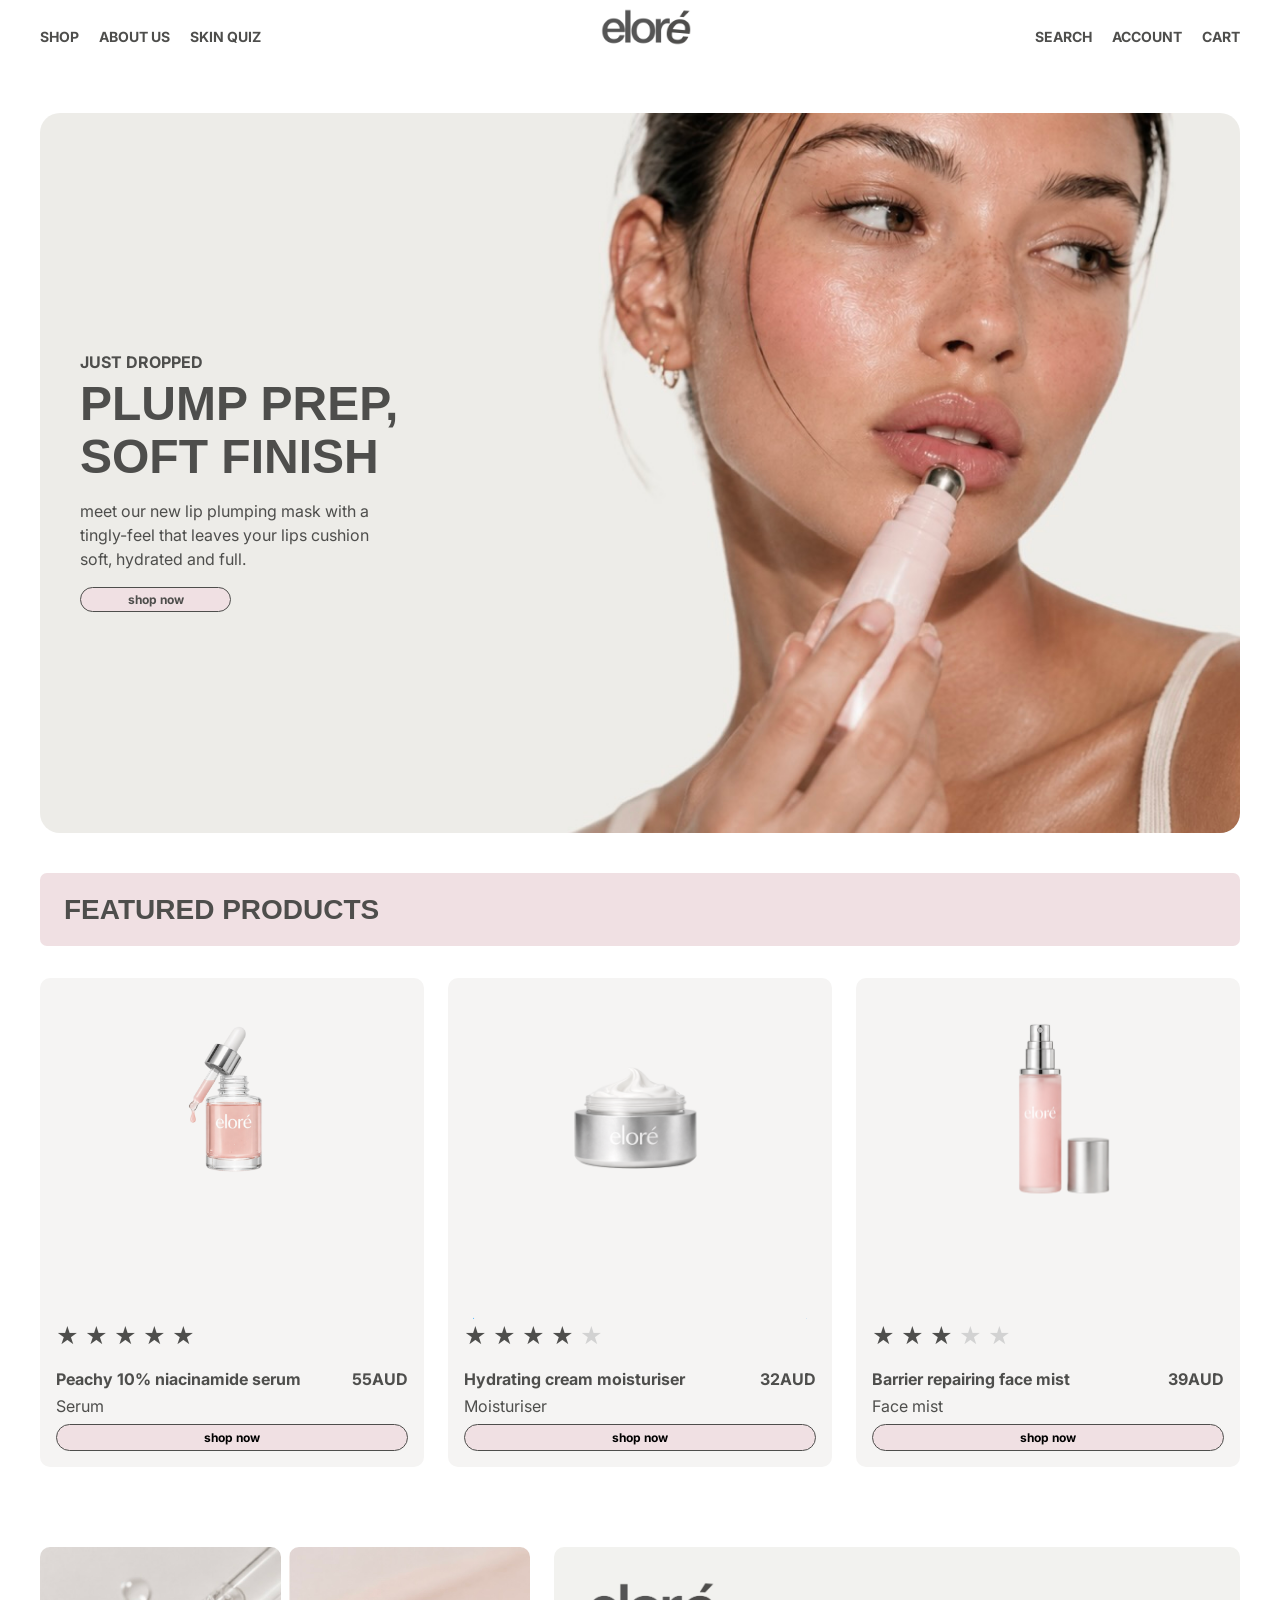
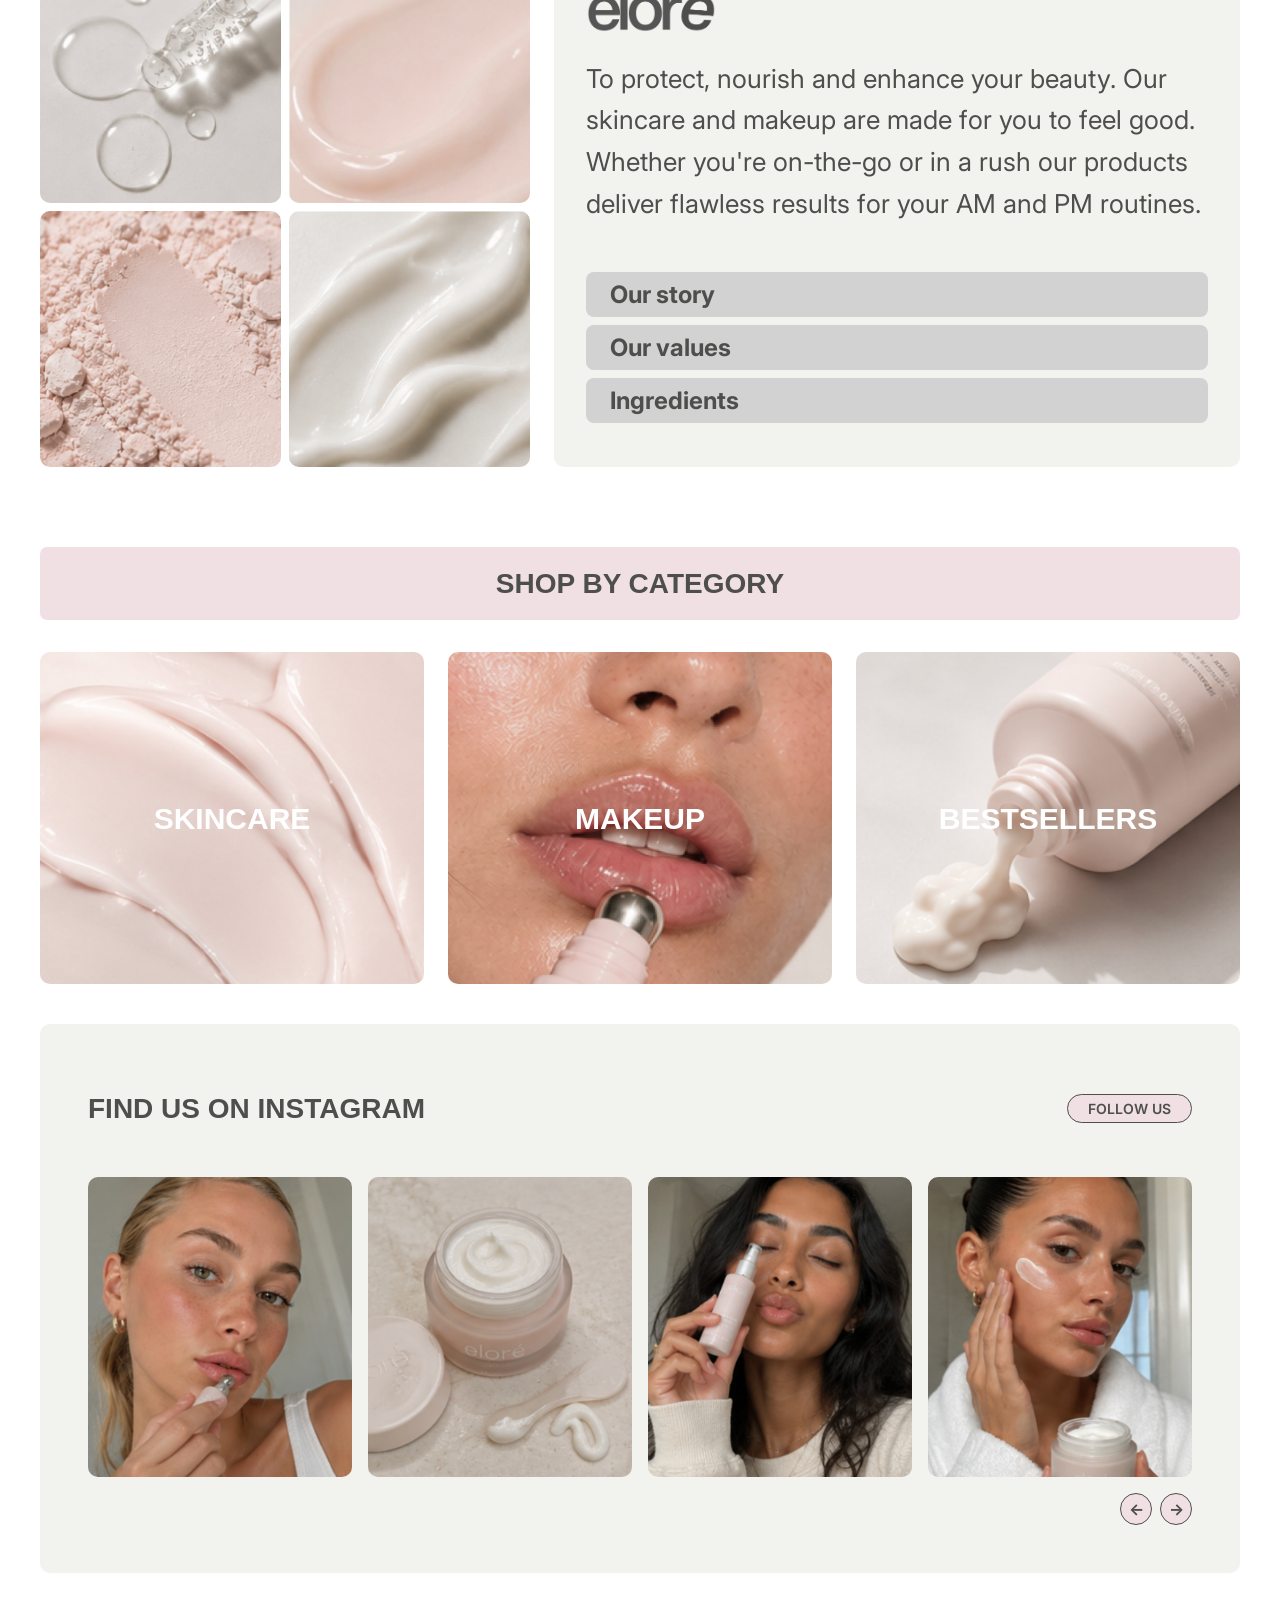
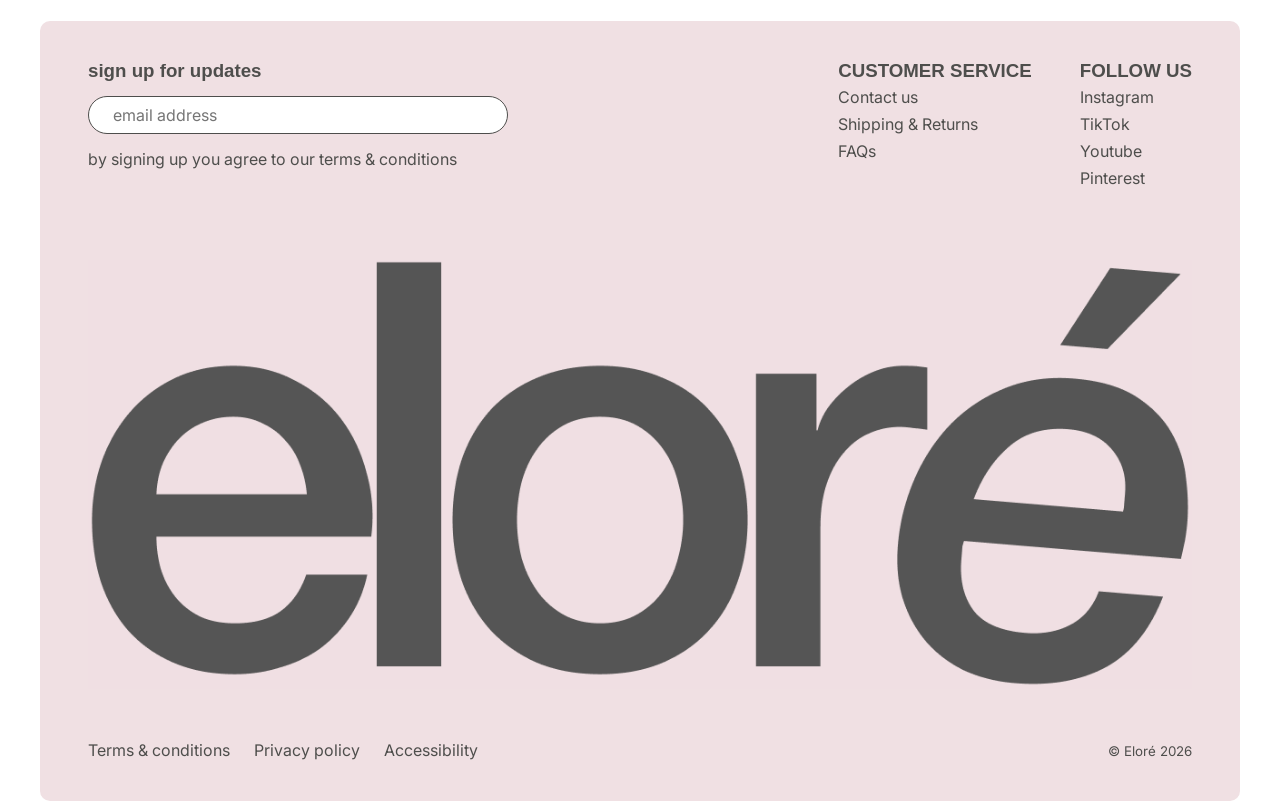
==== index.html @ 4a124eaa "Update index.html" ====
<!DOCTYPE html>
<html lang="en">
<head>
  <meta charset="UTF-8">
  <meta name="viewport" content="width=device-width, initial-scale=1.0">
  <title>Eloré – Skincare & Makeup</title>
  <link rel="preconnect" href="https://fonts.googleapis.com">
  <link rel="preconnect" href="https://fonts.gstatic.com" crossorigin>
  <link href="https://fonts.googleapis.com/css2?family=Inter:wght@400;600;700&display=swap" rel="stylesheet">
  <link rel="stylesheet" href="styles.css">
</head>
<body>

  <!-- 1. Navigation -->
<header>
  <nav aria-label="Main navigation">

    <div class="nav-left">
      <a href="shop.html">SHOP</a>
      <a href="#about-us">ABOUT US</a>
      <a href="#skin-quiz">SKIN QUIZ</a>
    </div>

    <div class="nav-center">
      <a href="#home" class="nav-logo" aria-label="Eloré homepage">
        <img src="https://emeliesahlstrom.github.io/images/elore-logo-nav.png" alt="Eloré">
      </a>

      <!-- Hamburger button (mobile only) -->
      <button class="hamburger" aria-label="Toggle navigation">
        <span></span>
        <span></span>
        <span></span>
      </button>
    </div>

    <div class="nav-right">
      <a href="#search">SEARCH</a>
      <a href="#account">ACCOUNT</a>
      <a href="#cart">CART</a>
    </div>

  </nav>
</header>

<main>

  <!-- 2. Hero section -->
  <section id="home" aria-labelledby="hero-title">
    <div class="hero-content">
      <p class="hero-kicker">JUST DROPPED</p>
      <h1 id="hero-title">
  PLUMP PREP,<br>
  SOFT FINISH
</h1>
      <p>meet our new lip plumping mask with a <br> 
        tingly-feel that leaves your lips cushion <br> 
        soft, hydrated and full.</p>
      <a href="product.html">
  <button type="button">shop now</button>
</a>
    </div>

  </section>

  <!-- 3. Featured products section -->
  <section id="featured-products" aria-labelledby="featured-heading">
  <header class="section-header">
    <h2 id="featured-heading">FEATURED PRODUCTS</h2>
  </header>


    <!-- Horizontal row -->
    <div class="product-row">

      <!-- Product 1 -->
      <article class="product-card">
        <figure>
          <img src="https://emeliesahlstrom.github.io/images/product-card-01-desktop.png"
               alt="Peachy 10% niacinamide serum">
        </figure>
        <div class="product-rating" aria-label="Rated 5 out of 5 stars">
          <span>★ ★ ★ ★ ★</span>
        </div>
        <p class="product-title-price">
  <strong>Peachy 10% niacinamide serum</strong>
  <span>55AUD</span>
</p>
        <p>Serum</p>
        <button type="button">shop now</button>
      </article>

      <!-- Product 2 -->
      <article class="product-card">
        <figure>
          <img src="https://emeliesahlstrom.github.io/images/product-card-02-desktop.png"
               alt="Hydrating cream moisturiser">
        </figure>
       <div class="product-rating" aria-label="Rated 4 out of 5 stars">
  <span>★</span>
  <span>★</span>
  <span>★</span>
  <span>★</span>
  <span class="star-empty">★</span>
</div>
        
         <p class="product-title-price">
  <strong>Hydrating cream moisturiser</strong>
  <span>32AUD</span>
</p>
        <p>Moisturiser</p>
        <button type="button">shop now</button>
      </article>

      <!-- Product 3 -->
      <article class="product-card">
        <figure>
          <img src="https://emeliesahlstrom.github.io/images/product-card-03-desktop.png"
               alt="Barrier repairing face mist">
        </figure>
       <div class="product-rating" aria-label="Rated 3 out of 5 stars">
  <span>★</span>
  <span>★</span>
  <span>★</span>
  <span class="star-empty">★</span>
  <span class="star-empty">★</span>
</div>

        <p class="product-title-price">
  <strong>Barrier repairing face mist</strong>
  <span>39AUD</span>
</p>
        <p>Face mist</p>
        <button type="button">shop now</button>
      </article>

    </div>
  </section>

  <!-- 4. Eloré brand statement section -->
  <section id="brand-statement" aria-labelledby="brand-heading">
    <div class="brand-layout">

      <!-- Ingredient grid -->
      <div class="brand-ingredients-grid" aria-label="Key ingredient images">
        <figure>
          <img src="https://emeliesahlstrom.github.io/images/elore-card-01-desktop.jpeg"
               alt="Ingredient image 1">
        </figure>
        <figure>
          <img src="https://emeliesahlstrom.github.io/images/elore-card-02-desktop.jpeg"
               alt="Ingredient image 2">
        </figure>
        <figure>
          <img src="https://emeliesahlstrom.github.io/images/elore-card-03-desktop.png"
               alt="Ingredient image 3">
        </figure>
        <figure>
          <img src="https://emeliesahlstrom.github.io/images/elore-card-04-desktop.png"
               alt="Ingredient image 4">
        </figure>
      </div>

     <article class="brand-card">
  <img src="https://emeliesahlstrom.github.io/images/elore-logo-brand-section.png" alt="Eloré" id="brand-heading">

        <div class="brand-description">
  <p>To protect, nourish and enhance your beauty. Our skincare and makeup are made for you to feel good. Whether you're on-the-go or in a rush our products deliver flawless results for your AM and PM routines.</p>
</div>

        <div class="brand-actions">
          <button type="button">Our story</button>
          <button type="button">Our values</button>
          <button type="button">Ingredients</button>
        </div>
      </article>

    </div>
  </section>

  <!-- 5. Shop by category section -->
<section id="shop-by-category" aria-labelledby="category-heading">
    <header class="section-header">
      <h2 id="category-heading">SHOP BY CATEGORY</h2>
    </header>

    <div class="category-row">

      <article class="category-card">
        <figure>
          <img src="https://emeliesahlstrom.github.io/images/category-card-01-desktop.png"
               alt="Skincare products">
          <figcaption>SKINCARE</figcaption>
        </figure>
      </article>

      <article class="category-card">
        <figure>
          <img src="https://emeliesahlstrom.github.io/images/category-card-02-desktop.png"
               alt="Makeup products">
          <figcaption>MAKEUP</figcaption>
        </figure>
      </article>

      <article class="category-card">
        <figure>
          <img src="https://emeliesahlstrom.github.io/images/category-card-03-desktop.png"
               alt="Bestselling products">
          <figcaption>BESTSELLERS</figcaption>
        </figure>
      </article>

    </div>
  </section>

  <!-- 6. Find us on Instagram section -->
  <section id="instagram" aria-labelledby="instagram-heading">
    <header class="section-header">
      <h2 id="instagram-heading">FIND US ON INSTAGRAM</h2>
      <button type="button">FOLLOW US</button>
    </header>

    <div class="instagram-row">

      <figure class="instagram-card">
        <img src="https://emeliesahlstrom.github.io/images/instagram-card-01-desktop.png"
             alt="Eloré product image 1">
      </figure>

      <figure class="instagram-card">
        <img src="https://emeliesahlstrom.github.io/images/instagram-card-02-desktop.png"
             alt="Eloré product image 2">
      </figure>

      <figure class="instagram-card">
        <img src="https://emeliesahlstrom.github.io/images/instagram-card-03-desktop.png"
             alt="Eloré lifestyle image 1">
      </figure>

      <figure class="instagram-card">
        <img src="https://emeliesahlstrom.github.io/images/instagram-card-04-desktop.png"
             alt="Eloré lifestyle image 2">
      </figure>

    </div>

    <div class="instagram-controls">
      <button type="button" aria-label="Previous Instagram image">&lt;-</button>
      <button type="button" aria-label="Next Instagram image">-&gt;</button>
    </div>

  </section>

</main>

<!-- 7. Footer -->
<footer aria-label="Site footer">
  <div class="footer-top">

    <div class="footer-left">
      <h3>sign up for updates</h3>
      <form action="#" method="post">
        <label for="newsletter-email" class="visually-hidden">Email address</label>
        <input id="newsletter-email" type="email" name="email" placeholder="email address" required>
        <p>by signing up you agree to our terms &amp; conditions</p>
      </form>
    </div>

    <div class="footer-right">

      <div class="footer-column">
        <h3>CUSTOMER SERVICE</h3>
        <ul>
          <li><a href="#contact">Contact us</a></li>
          <li><a href="#shipping-returns">Shipping &amp; Returns</a></li>
          <li><a href="#faqs">FAQs</a></li>
        </ul>
      </div>

      <div class="footer-column">
        <h3>FOLLOW US</h3>
        <ul>
          <li><a href="#instagram">Instagram</a></li>
          <li><a href="#tiktok">TikTok</a></li>
          <li><a href="#youtube">Youtube</a></li>
          <li><a href="#pinterest">Pinterest</a></li>
        </ul>
      </div>

    </div>
  </div>

 <div class="footer-logo">
  <img src="https://emeliesahlstrom.github.io/images/elore-logo-footer.png" alt="Eloré">
</div>

  <div class="footer-bottom">
    <div class="footer-bottom-left">
      <a href="#terms">Terms &amp; conditions</a>
      <a href="#privacy">Privacy policy</a>
      <a href="#accessibility">Accessibility</a>
    </div>
    <div class="footer-bottom-right">
      <small>© Eloré 2026</small>
    </div>
  </div>
</footer>

<script>
  document.addEventListener('DOMContentLoaded', function () {
    var nav = document.querySelector('header nav');
    var hamburger = document.querySelector('.hamburger');

    if (nav && hamburger) {
      hamburger.addEventListener('click', function () {
        nav.classList.toggle('nav-open');
      });
    }
  });
</script>
  
</body>
</html>
---- styles.css ----
.hero-content {
  height: 80vh;
  background: url("https://emeliesahlstrom.github.io/images/hero-homepage-desktop-jpg.jpeg") top left / cover no-repeat;
  display: flex;
  flex-direction: column;
  justify-content: center; /* vertical centering */
  padding-left: 40px; /* left spacing */
  color: #000; /* optional: ensure text is visible */

  border-radius: 20px;
}

.hero-kicker {
  font-weight: bold;
} 

#home .hero-content #hero-title {
  line-height: 1.1;
}

#home .hero-content p {
  margin-bottom: 4px;
  line-height: 1.5;
}

#home .hero-content button {
  width: 151px;
  height: 25px;
  padding: 0; /* ensures the height stays exactly 25px */
  margin-top: 12px;

  border: 1px solid #4E4E4C !important;
  color: #4E4E4C;
}


/* ================================
   ROOT DESIGN SYSTEM
================================ */
*,
*::before,
*::after {
  box-sizing: border-box;
} 

:root {
  /* Colours */
  --color-primary: #F0E0E3;
  --color-secondary: #F2F2EF;
  --color-bg: #FFFFFF;
  --color-text: #4E4E4C;
  --color-nav-bg: #FFFFFF;
  --color-cta: #F0E0E3;
  --color-accent: #D2D2D2;

  /* Spacing scale */
  --space-xs: 4px;
  --space-sm: 8px;
  --space-md: 16px;
  --space-lg: 24px;
  --space-xl: 32px;
  --space-2xl: 48px;
  --space-3xl: 64px;

  /* Typography */
  --font-heading: "Helvetica Neue", sans-serif;
  --font-body: "Inter", sans-serif;

  --h1-size: 48px;
  --h2-size: 28px;
  --body-size: 16px;
  --body-line: 19px;

  --nav-font-size: 14px;
  --nav-font-weight: 700;

  --button-font-size: 12px;
  --button-font-weight: 700;

  /* Layout */
  --content-max-width: 1440px;
  --section-padding-y: 40px;
  --card-padding: 16px;
  --card-gap: 24px;
  --nav-height: 73px;

  --button-radius: 15px;
  --button-padding-y: 5px;
  --button-padding-x: 20px;
}

/* ================================
   GLOBAL ELEMENTS
================================ */

body {
  background: var(--color-bg);
  color: var(--color-text);
  font-family: var(--font-body);
  font-size: var(--body-size);
  line-height: var(--body-line);
  margin: 0;
  padding: 0;
}

body {
  margin: 0;
}

body {
  padding-left: 40px;
  padding-right: 40px;
}


main, header, footer {
  max-width: var(--content-max-width);
  margin: 0 auto;
}

h1, h2, h3 {
  font-family: var(--font-heading);
  margin: 0;
}

h1 {
  font-size: var(--h1-size);
}

h2 {
  font-size: var(--h2-size);
}

/* ================================
   HEADER / NAVIGATION
================================ */

header {
  background: var(--color-nav-bg);
  height: var(--nav-height);
  display: flex;
  align-items: center;
}

nav {
  display: flex;
  justify-content: space-between;
  align-items: center;
  width: 100%;
}

nav a {
  text-decoration: none;
  color: var(--color-text);
  font-family: var(--font-body);
  font-size: var(--nav-font-size);
  font-weight: var(--nav-font-weight);
  margin-right: var(--space-md);
}

.nav-logo img {
  height: 46px;
  width: auto;
  display: block;
}


.nav-left a:last-child,
.nav-right a:last-child {
  margin-right: 0;
}

.hamburger {
  display: none;
} 

/* ================================
   HERO SECTION
================================ */

#home {
  padding-bottom: 0;
}

#home .hero-content {
  height: 80vh;
  background: url("https://emeliesahlstrom.github.io/images/hero-homepage-desktop-jpg.jpeg")
              top left / cover no-repeat;
  display: flex;
  flex-direction: column;
  justify-content: center;
  padding-left: 40px;
  color: var(--color-text);
}

/* ================================
   BUTTONS
================================ */

button {
  background: var(--color-cta);
  border: none;
  border-radius: var(--button-radius);
  padding: var(--button-padding-y) var(--button-padding-x);
  font-family: var(--font-body);
  font-size: var(--button-font-size);
  font-weight: var(--button-font-weight);
}

/* ================================
   SECTION SPACING
================================ */

section {
  padding-top: var(--section-padding-y);
  padding-bottom: var(--section-padding-y);
}

.section-header {
  background: #F0E0E3;
  padding: 0px 24px;      
  border-radius: 7px;

  display: flex;
  justify-content: flex-start;
  align-items: center;

  max-width: var(--content-max-width);
  margin-left: auto;
  margin-right: auto;
  margin-bottom: var(--space-xl);
}

.section-header h2 {
  line-height: 1;   
}

/* ================================
   SHOP PAGE BANNER
================================ */

.shop-banner img {
  width: 100%;
  height: 394px;
  object-fit: cover;
  border-radius: 10px;
  display: block;
}


/* ================================
   FEATURED PRODUCTS
================================ */

.product-list,
.product-row,
.related-row {
  display: flex;
  gap: var(--card-gap);
}

.product-card {
  background: #F5F4F3;
  padding: var(--card-padding);
  display: flex;
  flex-direction: column;
  gap: var(--space-sm);
  flex: 1;
  border-radius: 10px;
}

.product-card figure {
  margin: 0;
}

.product-card img {
  width: 100%;
  height: 325px;
  object-fit: contain;
  display: block;
}

.product-card button {
  border: 1px solid #4E4E4C;
}

.star-empty {
  color: #D2D2D2;
}

.product-card p span {
  font-weight: bold;
}

.product-title-price {
  display: flex;
  justify-content: space-between;
  align-items: baseline;
}

.product-card p {
  margin: 0;
}

/* ================================
   BRAND STATEMENT
================================ */

.brand-layout {
  display: grid;
  grid-template-columns: auto 1fr;
  align-items: stretch;
  gap: var(--card-gap);
}

.brand-ingredients-grid {
  display: grid;
  grid-template-columns: repeat(2, 1fr);
  gap: var(--space-sm);
}

.brand-card {
  display: flex;
  flex-direction: column;
  gap: var(--space-lg);
  background: var(--color-secondary);
  padding: var(--space-xl);
  border-radius: 10px;
  flex: 1;
}

.brand-ingredients-grid img {
  width: 241px;
  height: 256px;
  object-fit: cover;
  display: block;
  border-radius: 10px;
}

.brand-ingredients-grid figure {
  margin: 0;
} 

.brand-description p {
  font-size: 26px;
  line-height: 1.6;
  margin: 0;
}

.brand-actions {
  display: flex;
  flex-direction: column;
  gap: var(--space-sm);
}

.brand-actions button {
  background: var(--color-accent);
  color: var(--color-text);
  text-align: left;
  width: 100%;
  padding: var(--space-sm) var(--space-lg);
  border-radius: 8px;
  border: none;
  font-size: 24px;
}

.brand-card img#brand-heading {
  width: 130px;
  height: auto;
  display: block;
}

.brand-actions {
  margin-top: var(--space-lg);
}

/* ================================
   SHOP BY CATEGORY
================================ */

.category-cards,
.category-row {
  display: flex;
  gap: var(--card-gap);
}

.category-card img {
  width: 100%;
  display: block;
  border-radius: 10px;
}

.category-card figure {
  position: relative;
  margin: 0;
}

.category-card figcaption {
  position: absolute;
  top: 50%;
  left: 50%;
  transform: translate(-50%, -50%);
  font-family: var(--font-heading);
  color: #FFFFFF;
  font-weight: bold;
  font-size: 30px;
  margin: 0;
}

#shop-by-category .section-header {
  justify-content: center;
}

/* ================================
   INSTAGRAM SECTION
================================ */

.instagram-gallery,
.instagram-row {
  display: flex;
  gap: var(--space-md);
}

.instagram-card {
  flex: 1;
  margin: 0;
}

.instagram-card img {
  width: 100%;
  height: 300px;
  object-fit: cover;
  display: block;
  border-radius: 10px;
}

#instagram .section-header {
  background: none;
  justify-content: space-between;
  padding: 0;
}

#instagram .section-header button {
  border: 1px solid #4E4E4C;
  font-size: 14px;
  font-weight: 600;
  color: #4E4E4C;
}

#instagram {
  background: #F2F2EF;
  border-radius: 10px;
  padding: var(--space-2xl);
}

.instagram-controls {
  display: flex;
  justify-content: flex-end;
  gap: var(--space-sm);
  margin-top: var(--space-md);
}

.instagram-controls button {
  width: 32px;
  height: 32px;
  border-radius: 50%;
  border: 0.5px solid #4E4E4C;
  background: var(--color-cta);
  color: #4E4E4C;
  display: flex;
  align-items: center;
  justify-content: center;
  padding: 0;
  font-size: 16px;
}

/* ================================
   FOOTER
================================ */

footer {
  background: #F0E0E3;
  border-radius: 10px;
  padding: var(--section-padding-y) var(--space-2xl);
  margin-top: var(--space-2xl);
}

.footer-column a,
.footer-bottom-left a {
  color: var(--color-text);
  text-decoration: none;
}

.visually-hidden {
  position: absolute;
  width: 1px;
  height: 1px;
  padding: 0;
  margin: -1px;
  overflow: hidden;
  white-space: nowrap;
  border: 0;
}

#newsletter-email {
  width: 420px;
  padding: var(--space-sm) var(--space-lg);
  border: 1px solid var(--color-text);
  border-radius: 30px;
  font-family: var(--font-body);
  font-size: var(--body-size);
  margin-bottom: var(--space-sm);
  display: block;
}

.footer-column h3 {
  margin-bottom: var(--space-sm);
}

.footer-left h3 {
  margin-bottom: var(--space-md);
}

.footer-top {
  display: flex;
  justify-content: space-between;
  margin-bottom: var(--space-3xl);
}

.footer-right {
  display: flex;
  gap: var(--space-2xl);
}

.footer-column ul {
  list-style: none;
  padding: 0;
  margin: 0;
}

.footer-column li {
  margin-bottom: var(--space-sm);
}

.footer-logo {
  text-align: center;
  margin-top: var(--space-3xl);
  margin-bottom: var(--space-2xl);
}

.footer-logo img {
  width: 100%;
  max-width: 1400px;
  height: auto;
  display: inline-block;
}

.footer-bottom {
  display: flex;
  justify-content: space-between;
}

.footer-bottom-left {
  display: flex;
  gap: var(--space-lg);
}

/* ================================
   SHOP PAGE FILTER BAR
================================ */

.filter-row button {
  font-size: 14px;
  color: #4E4E4C;
  border: 1px solid #4E4E4C;
}

.filter-row {
  display: flex;
  align-items: center;
  gap: var(--space-sm);
}

.filter-sort {
  margin-left: auto;
  background: none;
}

.shop-banner {
  padding-bottom: 0;
}

.shop-filters {
  padding-top: var(--space-md);
}

.product-grid {
  display: grid;
  grid-template-columns: repeat(3, 1fr);
  gap: var(--card-gap);
}

.load-more {
  display: flex;
  align-items: center;
  gap: var(--space-lg);
}

.load-more::before,
.load-more::after {
  content: "";
  flex: 1;
  height: 1px;
  background: #4E4E4C;
}

.load-more button {
  background: none;
  border: 1px solid #4E4E4C;
  color: #4E4E4C;
  font-size: 12px;
  text-transform: uppercase;
  padding: var(--space-sm) var(--space-2xl);
}

.breadcrumb-list {
  list-style: none;
  display: flex;
  align-items: center;
  gap: 8px;
  padding: 0;
  margin: 0;
  font-size: 16px;
}

.breadcrumb-pill {
  display: inline-block;
  background: #F0E0E3;
  padding: 4px 14px;
  border-radius: 2px;
  font-weight: 600;
  font-size: 13px;
}

.breadcrumb-separator {
  font-size: 24px;
  color: #4E4E4C;
  transform: rotate(15deg);
  display: inline-block;
}

.breadcrumb-list a {
  text-decoration: none;
  color: #4E4E4C;
  font-size: 13px;
  font-weight: 600;
  margin-right: 0;
}

/* ================================
   PRODUCT DETAIL PAGE
================================ */

.product-detail {
  display: grid;
  grid-template-columns: 1fr 1fr;
  gap: var(--card-gap);
}

.product-gallery figure {
  margin: 0;
}

.product-gallery > figure img {
  width: 100%;
  height: 400px;
  object-fit: cover;
  border-radius: 10px;
  display: block;
}

.gallery-thumbnails {
  display: flex;
  gap: var(--space-sm);
  margin-top: var(--space-sm);
}

.gallery-thumbnails figure {
  flex: 1;
  margin: 0;
}

.gallery-thumbnails img {
  width: 100%;
  height: 120px;
  object-fit: cover;
  border-radius: 10px;
  display: block;
}

.product-info h1 {
  margin-bottom: var(--space-xs);
}

.product-info p {
  margin: 0 0 var(--space-md) 0;
  line-height: 1.6;
}

.product-rating {
  font-size: 22px;
  margin-bottom: var(--space-md);
}

.shade-swatches {
  display: flex;
  gap: var(--space-sm);
  margin-bottom: var(--space-xl);
}

.shade-swatches button {
  width: 32px;
  height: 32px;
  border-radius: 50%;
  border: 1px solid var(--color-text);
  padding: 0;
}

.cart-row {
  display: flex;
  align-items: center;
  gap: var(--space-md);
  margin-bottom: var(--space-lg);
}

.quantity-selector {
  display: flex;
  align-items: center;
  gap: var(--space-md);
  border: 1px solid var(--color-text);
  border-radius: 10px;
  padding: var(--space-sm) var(--space-lg);
  background: none;
}

.quantity-selector button {
  background: none;
  border: none;
  border-radius: 0;
  width: auto;
  height: auto;
  padding: 0;
}

.add-to-cart {
  flex: 1;
  border: 1px solid #4E4E4C;
  border-radius: 10px;
  font-size: 18px;
  margin-bottom: 0;
  color: #4E4E4C;
}

.accordion-trigger {
  display: block;
  width: 100%;
  text-align: left;
  background: none;
  border: none;
  border-top: 1px solid var(--color-accent);
  border-radius: 0;
  padding: 12px 0;
  font-family: var(--font-body);
  font-size: 14px;
  font-weight: 700;
  text-transform: uppercase;
  letter-spacing: 0.5px;
  color: var(--color-text);
}

.accordion-trigger:last-of-type {
  border-bottom: 1px solid var(--color-accent);
}

.accordion-content {
  display: none;
}

.product-info h1 {
  margin: 0 0 var(--space-md) 0;
  padding: 0;
  margin-left: -3px;
}

.product-info {
  display: flex;
  flex-direction: column;
}

.related-controls {
  display: none;
}


/* ================================
   RESPONSIVE LAYER (MOBILE + TABLET)
================================ */
@media (max-width: 375px) {

  /* GLOBAL */
  body {
    padding-left: 16px;
    padding-right: 16px;
  }

  h1, h2, h3, p, a, button {
    font-size: calc(var(--body-size) * 0.85);
  }

  /* NAVIGATION → Hamburger */
  nav {
    position: relative;
  }

  .nav-left,
  .nav-right {
    display: none;
  }

  /* Hamburger icon */
  .hamburger {
    width: 24px;
    height: 18px;
    display: flex;
    flex-direction: column;
    justify-content: space-between;
    cursor: pointer;
  }

  .hamburger span {
    height: 3px;
    background: #4C4546;
    border-radius: 2px;
    display: block;
  }

  /* Show hamburger */
  .nav-center {
    display: flex;
    justify-content: space-between;
    width: 100%;
  }

  /* When nav-open is toggled */
  nav.nav-open .nav-left,
  nav.nav-open .nav-right {
    display: flex;
    flex-direction: column;
    gap: 16px;
    margin-top: 16px;
  }

  /* HERO */
  #home .hero-content {
    height: auto;
    padding-left: 0;
    text-align: left;
  }

  /* PRODUCT CARDS → 1 column */
  .product-row,
  .product-list,
  .product-grid {
    display: grid;
    grid-template-columns: 1fr;
    gap: var(--space-md);
  }

  /* Featured products → 2 columns */
  #featured-products .product-row {
    grid-template-columns: repeat(2, 1fr);
  }

  /* SHOP PAGE GRID → 1 column */
  .product-grid {
    grid-template-columns: 1fr;
  }

  /* PRODUCT DETAIL PAGE */
  .product-detail {
    display: flex;
    flex-direction: column;
    gap: var(--space-xl);
  }

  .product-gallery {
    width: 100%;
  }

  .gallery-thumbnails {
    display: flex;
    gap: var(--space-sm);
  }

  .product-info {
    width: 100%;
  }

  /* INSTAGRAM → 2 images */
  .instagram-row {
    display: grid;
    grid-template-columns: repeat(2, 1fr);
    gap: var(--space-md);
  }

  /* FOOTER */
  footer {
    padding: 16px;
  }

  .footer-top {
    flex-direction: column;
    gap: var(--space-xl);
  }

  .footer-right {
    flex-direction: column;
  }
}

@media (min-width: 376px) and (max-width: 768px) {

  /* GLOBAL */
  body {
    padding-left: 24px;
    padding-right: 24px;
  }

  /* Navigation stays full */
  .hamburger {
    display: none;
  }

  .nav-left,
  .nav-right {
    display: flex;
  }

  /* PRODUCT CARDS → 2 columns */
  .product-row,
  .product-list,
  .product-grid {
    display: grid;
    grid-template-columns: repeat(2, 1fr);
    gap: var(--space-lg);
  }

  /* PRODUCT DETAIL PAGE → stacked but wider */
  .product-detail {
    display: grid;
    grid-template-columns: 1fr 1fr;
    gap: var(--space-xl);
  }

  .product-gallery,
  .product-info {
    width: 100%;
  }

  /* INSTAGRAM → 3 images */
  .instagram-row {
    display: grid;
    grid-template-columns: repeat(3, 1fr);
    gap: var(--space-md);
  }

  /* FOOTER */
  .footer-top {
    flex-direction: column;
    gap: var(--space-xl);
  }

  .footer-right {
    flex-direction: row;
    justify-content: space-between;
  }
}
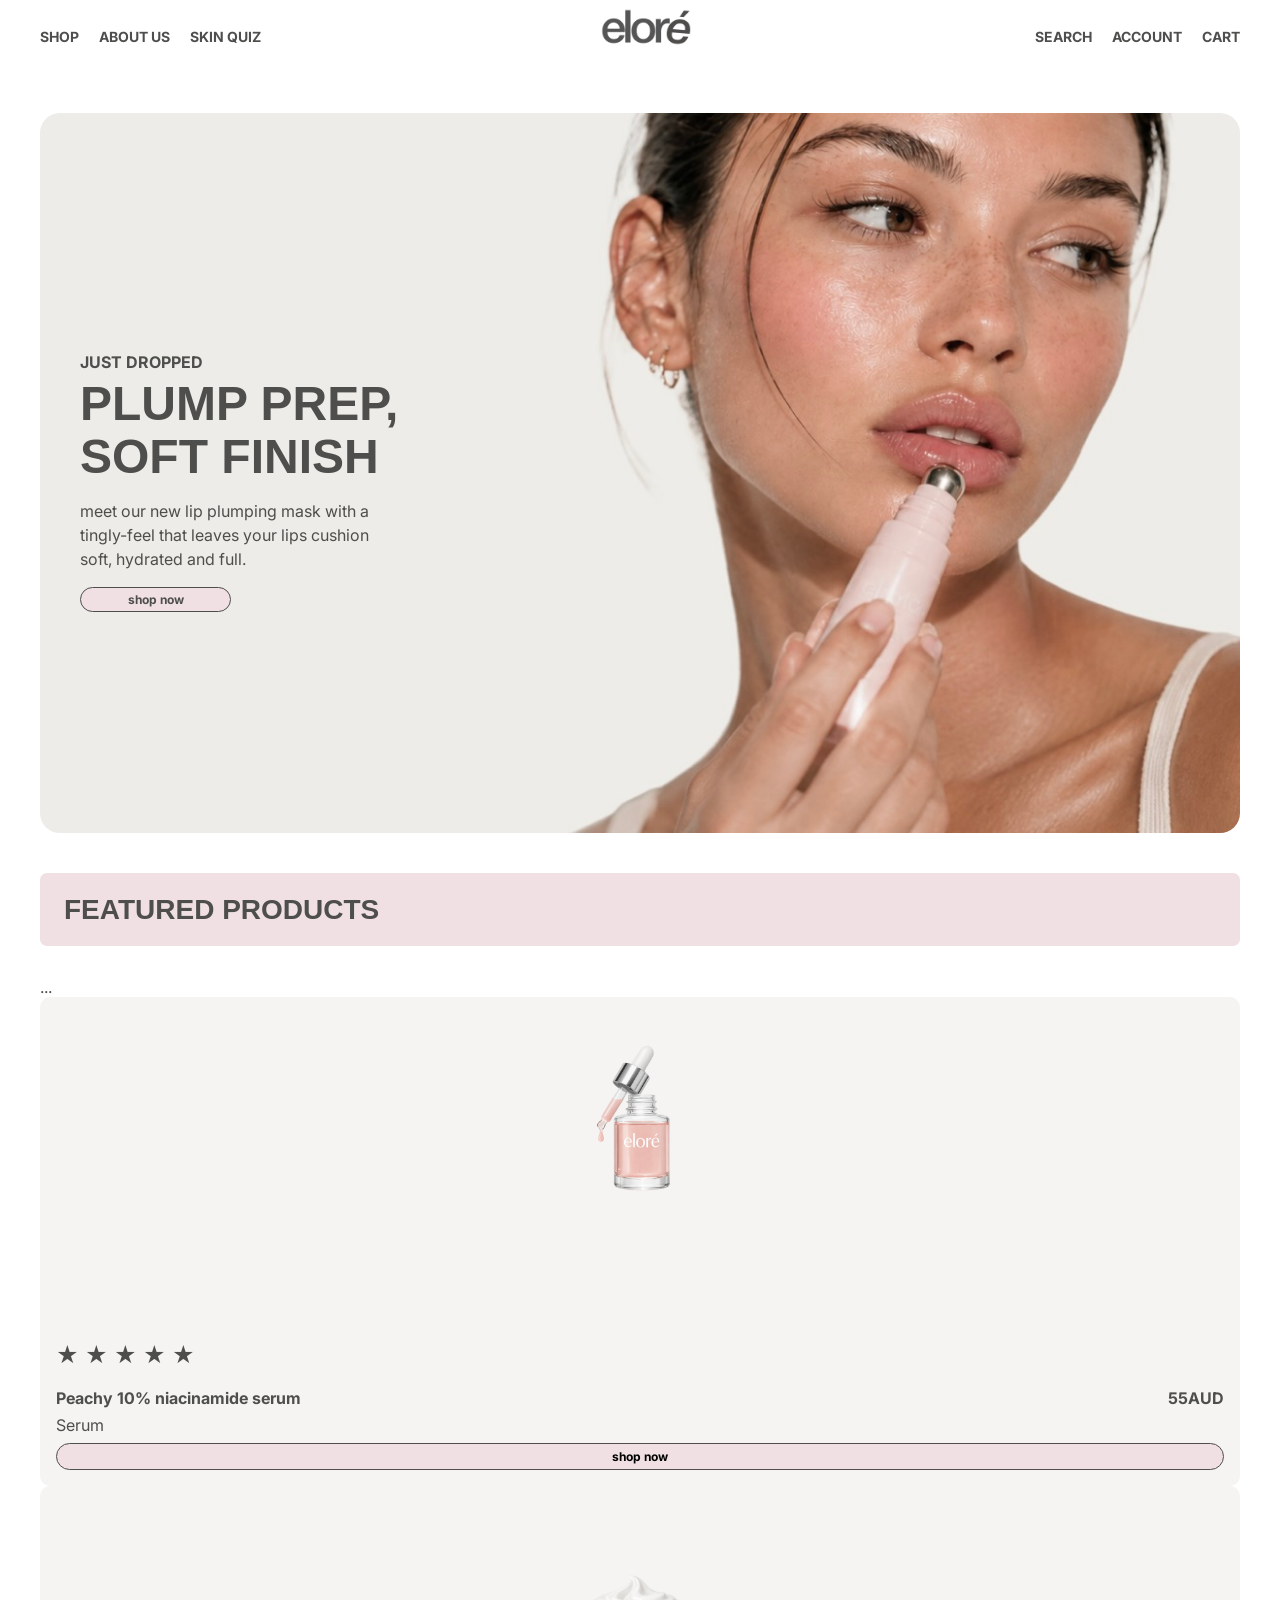
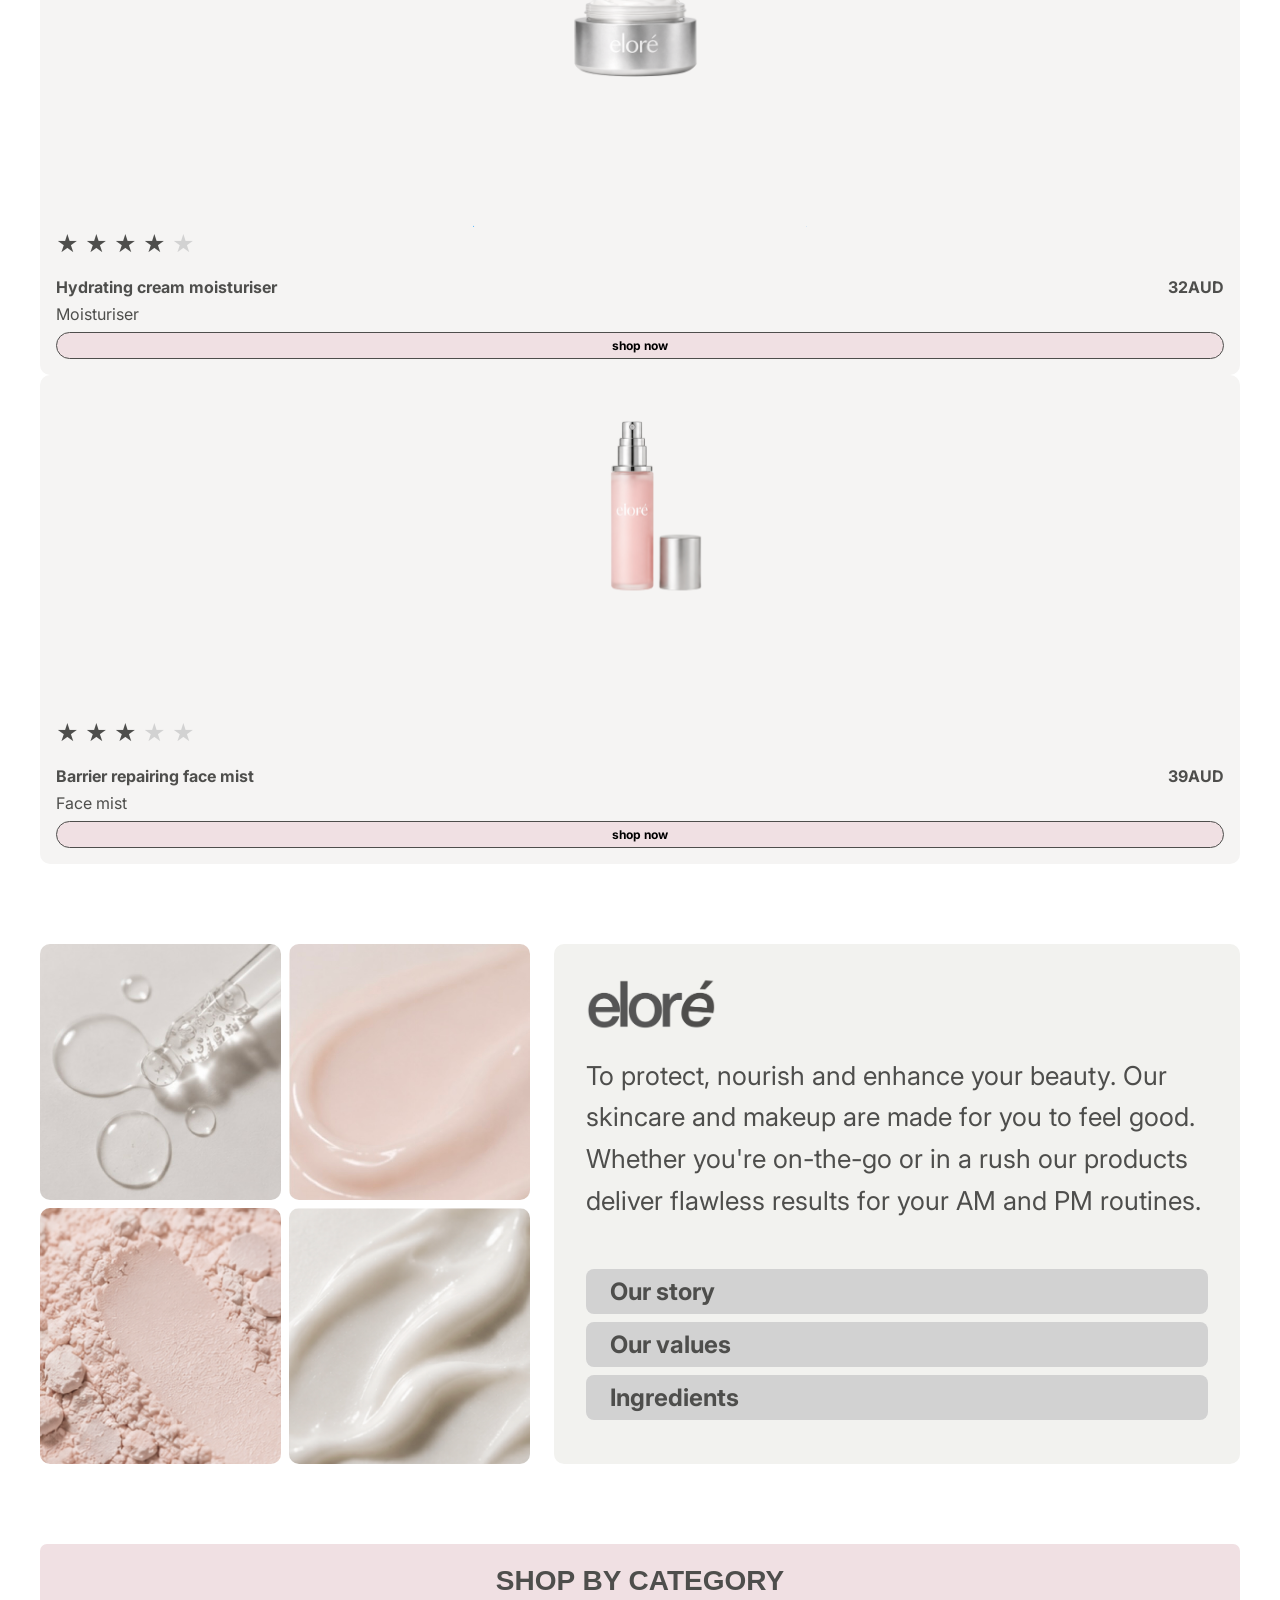
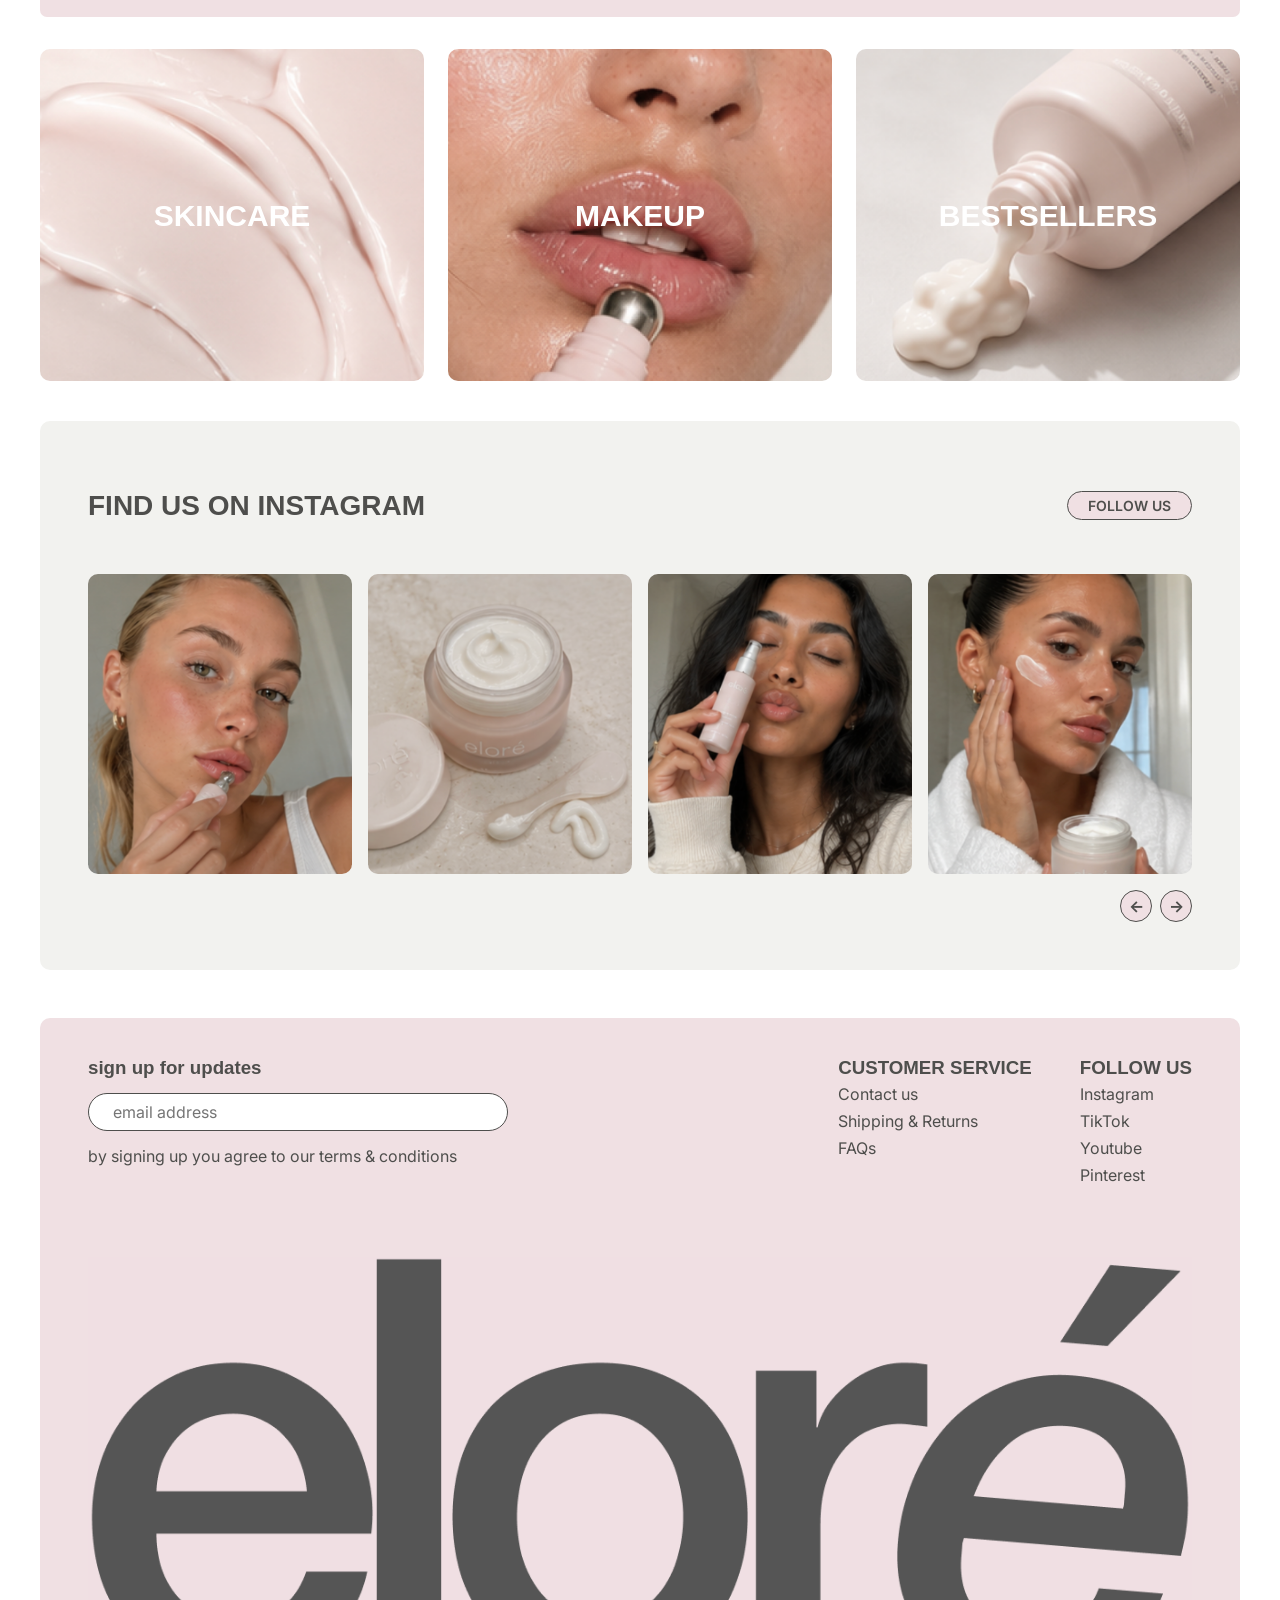
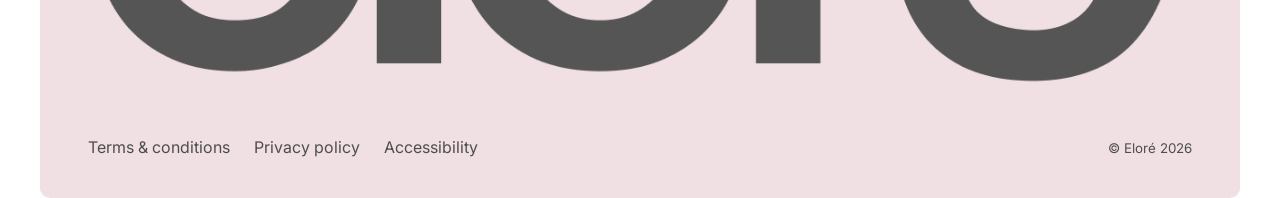
==== commit 6d221555: "Update index.html" ====
--- a/index.html
+++ b/index.html
@@ -71,7 +71,11 @@
 
 
     <!-- Horizontal row -->
-    <div class="product-row">
+   <div class="carousel-wrapper">
+  <div class="product-row">
+    ...
+  </div>
+</div>
 
       <!-- Product 1 -->
       <article class="product-card">
--- a/styles.css
+++ b/styles.css
@@ -827,15 +827,18 @@
     display: none;
   }
 
-  /* Hamburger icon */
-  .hamburger {
-    width: 24px;
-    height: 18px;
-    display: flex;
-    flex-direction: column;
-    justify-content: space-between;
-    cursor: pointer;
-  }
+.hamburger {
+  width: 24px;
+  height: 18px;
+  display: flex;
+  flex-direction: column;
+  justify-content: space-between;
+  cursor: pointer;
+  background: none;
+  border: none;
+  padding: 0;
+  border-radius: 0;
+}
 
   .hamburger span {
     height: 3px;
@@ -844,14 +847,13 @@
     display: block;
   }
 
-  /* Show hamburger */
   .nav-center {
     display: flex;
     justify-content: space-between;
+    align-items: center;
     width: 100%;
   }
-
-  /* When nav-open is toggled */
+  
   nav.nav-open .nav-left,
   nav.nav-open .nav-right {
     display: flex;
@@ -860,13 +862,59 @@
     margin-top: 16px;
   }
 
+  .nav-logo {
+  order: 2;
+}
+
+.hamburger {
+  order: 1;
+}
+  
   /* HERO */
-  #home .hero-content {
-    height: auto;
-    padding-left: 0;
-    text-align: left;
-  }
-
+#home .hero-content {
+    height: 400px;
+    padding: var(--space-md);
+    justify-content: flex-end;
+    background-position: center 20%;
+    position: relative;
+  }
+
+  #home .hero-content::before {
+    content: "";
+    position: absolute;
+    inset: 0;
+    background: linear-gradient(to top, rgba(255,255,255,0.85) 0%, rgba(255,255,255,0.4) 60%, transparent 100%);
+    border-radius: 20px;
+  }
+
+  #home .hero-content > * {
+    position: relative;
+    z-index: 1;
+  }
+
+  #home .hero-content #hero-title {
+    font-size: 24px;
+  }
+
+  #home .hero-content p {
+    font-size: 13px;
+    max-width: 100%;
+  }
+
+  #home .hero-content .hero-kicker {
+    font-size: 12px;
+  }
+
+.section-header {
+    padding: 4px 16px;
+    min-height: 0;
+  }
+
+  .section-header h2 {
+    line-height: 1.2;
+    margin: 4px 0;
+  }
+  
   /* PRODUCT CARDS → 1 column */
   .product-row,
   .product-list,
@@ -876,11 +924,53 @@
     gap: var(--space-md);
   }
 
-  /* Featured products → 2 columns */
+ /* Featured products → swipeable carousel, 2 cards visible */
   #featured-products .product-row {
-    grid-template-columns: repeat(2, 1fr);
-  }
-
+    display: flex;
+    overflow-x: auto;
+    scroll-snap-type: x mandatory;
+    gap: var(--space-md);
+    padding-bottom: var(--space-sm);
+    -webkit-overflow-scrolling: touch;
+  }
+
+  #featured-products .product-card {
+    flex: 0 0 calc(50% - var(--space-md) / 2);
+    scroll-snap-align: start;
+  }
+  #featured-products .product-card img {
+    height: 160px;
+  }
+
+ #featured-products .product-title-price {
+    display: flex;
+    flex-direction: column;
+    gap: 2px;
+    font-size: 13px;
+  }
+
+  #featured-products .product-title-price strong {
+    font-size: 13px;
+    line-height: 1.3;
+  }
+
+  #featured-products .product-title-price span {
+    font-size: 13px;
+  }
+
+  #featured-products .product-card p {
+    font-size: 12px;
+  }
+
+  #featured-products .product-rating {
+    font-size: 14px;
+    margin-bottom: var(--space-xs);
+  }
+
+  #featured-products .product-card {
+    gap: var(--space-xs);
+  }
+  
   /* SHOP PAGE GRID → 1 column */
   .product-grid {
     grid-template-columns: 1fr;
@@ -926,6 +1016,30 @@
   .footer-right {
     flex-direction: column;
   }
+
+header {
+  height: auto;
+  min-height: var(--nav-height);
+}
+
+nav.nav-open {
+  flex-direction: column;
+  align-items: flex-start;
+}
+
+nav.nav-open .nav-center {
+  order: 1;
+  width: 100%;
+}
+
+nav.nav-open .nav-left {
+  order: 2;
+  width: 100%;
+}
+
+nav.nav-open .nav-right {
+  order: 3;
+  width: 100%;
 }
 
 @media (min-width: 376px) and (max-width: 768px) {
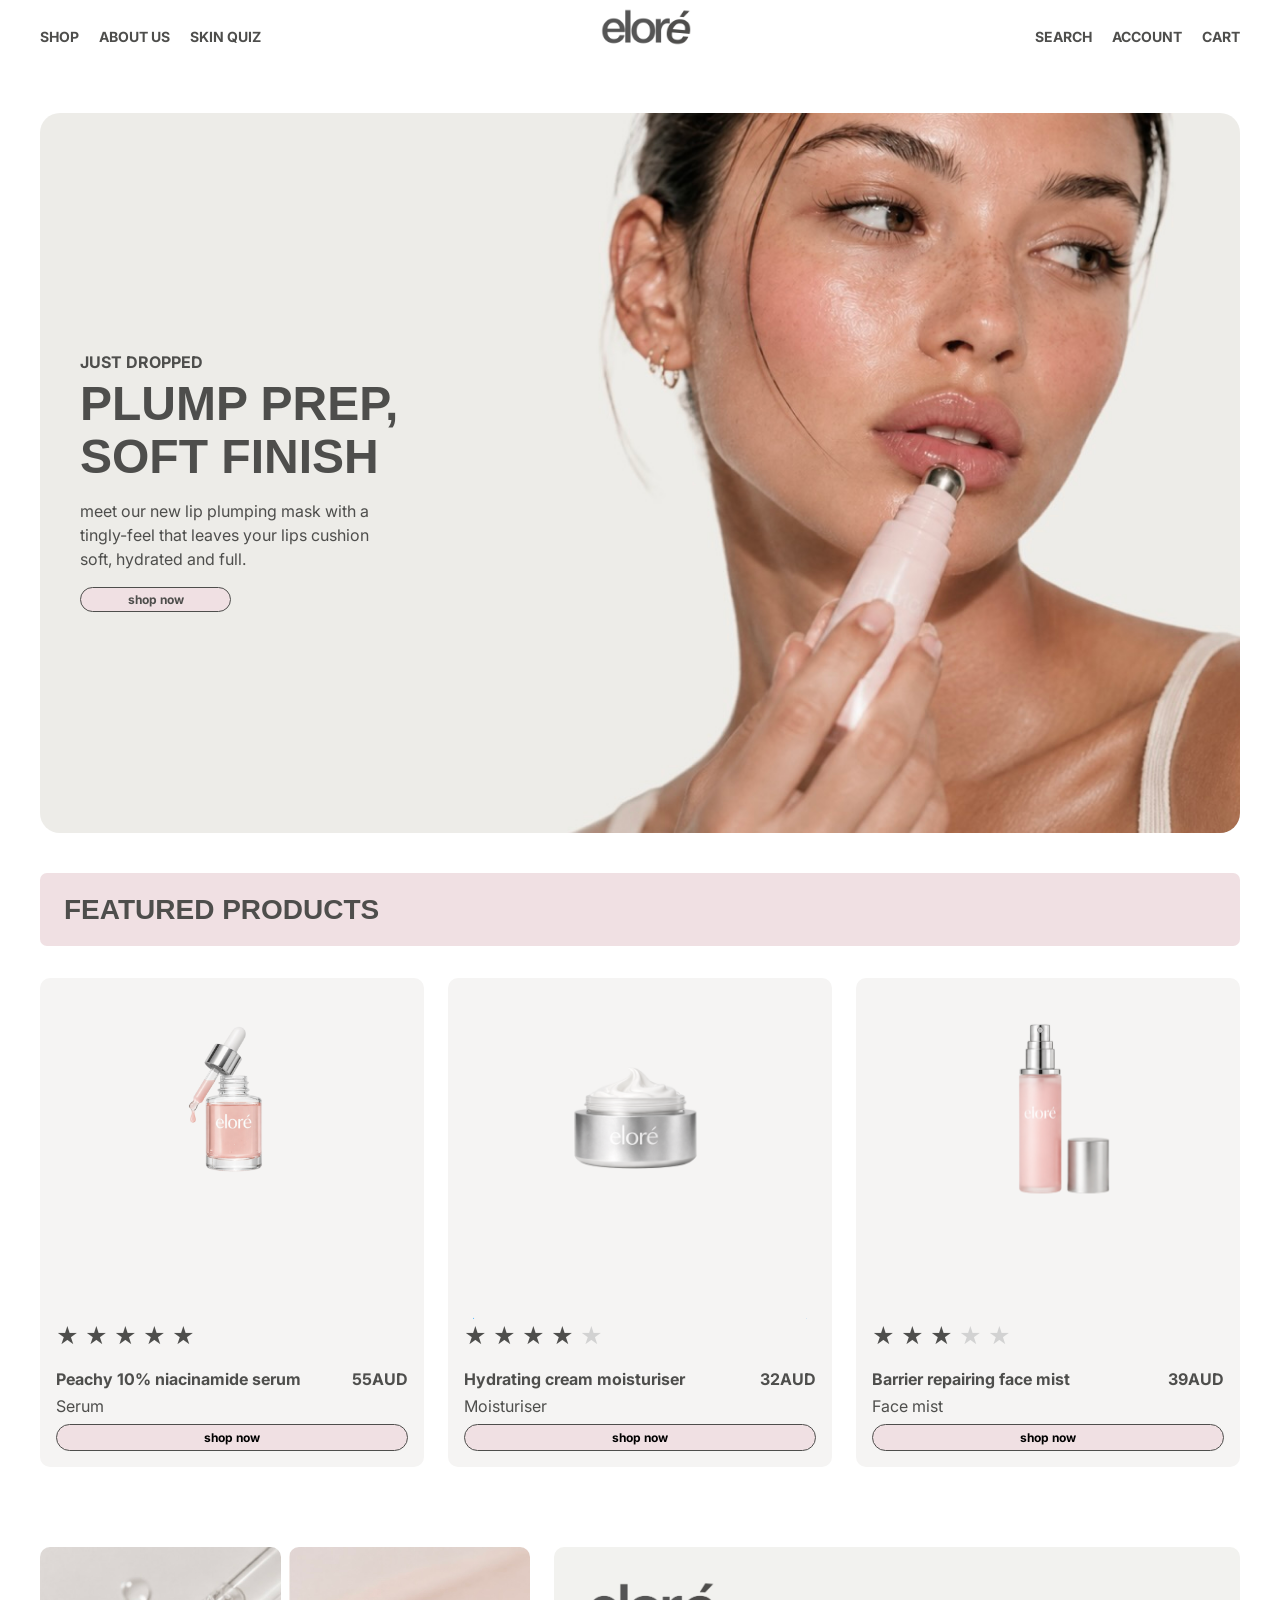
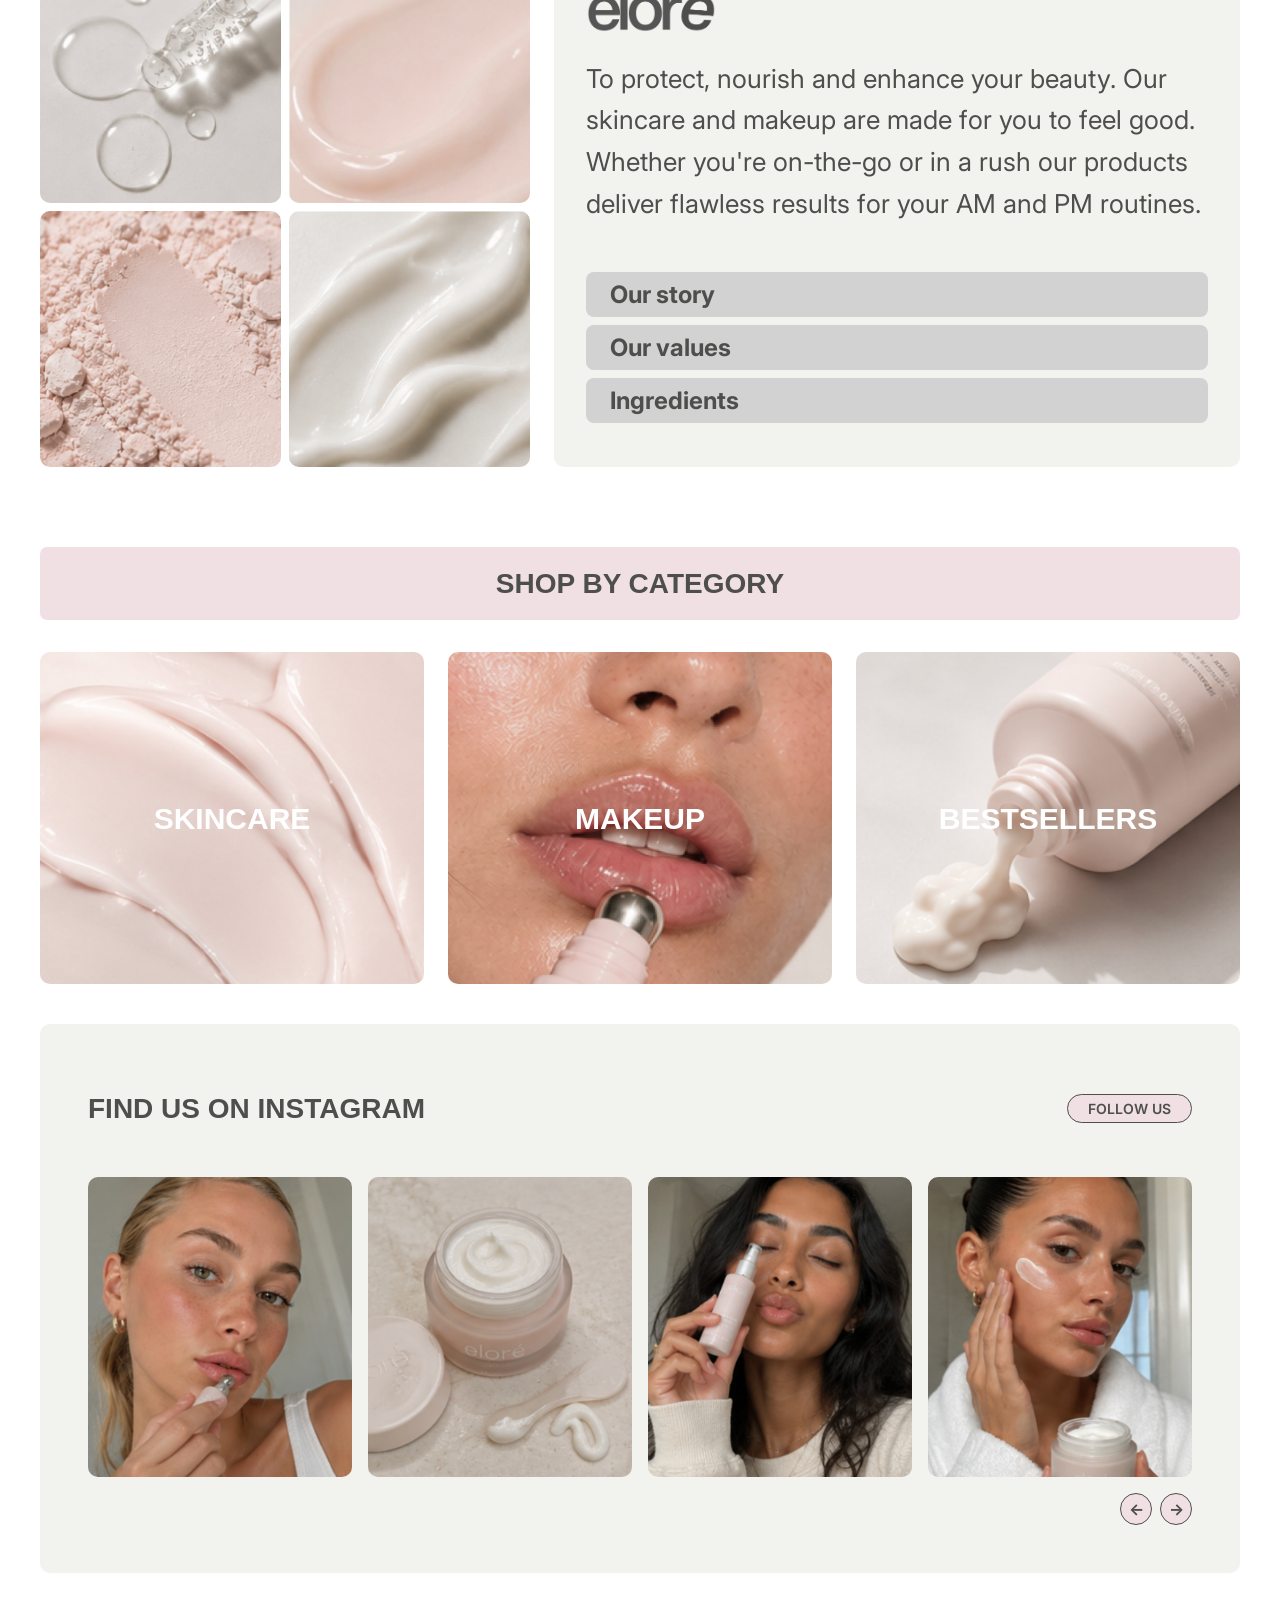
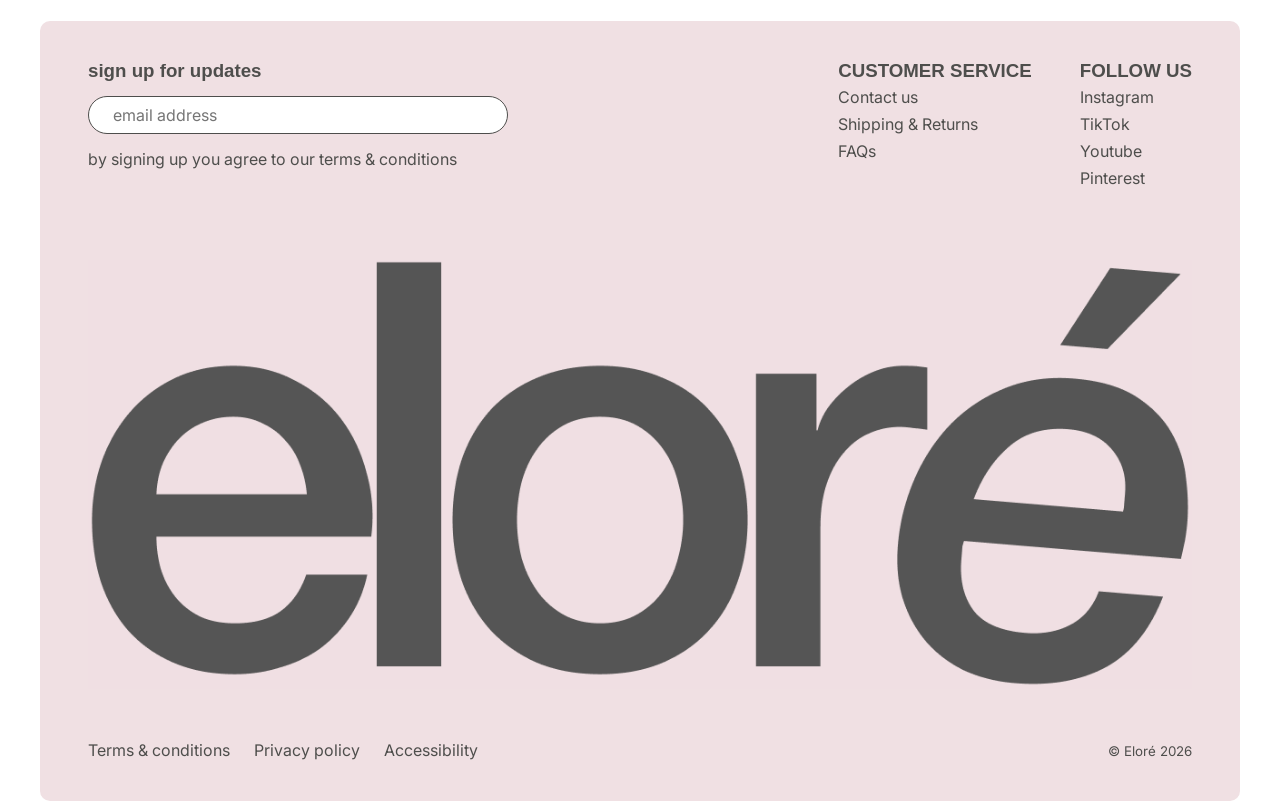
==== commit 91bb2b4e: "Update index.html" ====
--- a/index.html
+++ b/index.html
@@ -70,74 +70,70 @@
   </header>
 
 
-    <!-- Horizontal row -->
-   <div class="carousel-wrapper">
-  <div class="product-row">
-    ...
-  </div>
-</div>
-
-      <!-- Product 1 -->
-      <article class="product-card">
-        <figure>
-          <img src="https://emeliesahlstrom.github.io/images/product-card-01-desktop.png"
-               alt="Peachy 10% niacinamide serum">
-        </figure>
-        <div class="product-rating" aria-label="Rated 5 out of 5 stars">
-          <span>★ ★ ★ ★ ★</span>
-        </div>
-        <p class="product-title-price">
-  <strong>Peachy 10% niacinamide serum</strong>
-  <span>55AUD</span>
-</p>
-        <p>Serum</p>
-        <button type="button">shop now</button>
-      </article>
-
-      <!-- Product 2 -->
-      <article class="product-card">
-        <figure>
-          <img src="https://emeliesahlstrom.github.io/images/product-card-02-desktop.png"
-               alt="Hydrating cream moisturiser">
-        </figure>
-       <div class="product-rating" aria-label="Rated 4 out of 5 stars">
-  <span>★</span>
-  <span>★</span>
-  <span>★</span>
-  <span>★</span>
-  <span class="star-empty">★</span>
-</div>
-        
-         <p class="product-title-price">
-  <strong>Hydrating cream moisturiser</strong>
-  <span>32AUD</span>
-</p>
-        <p>Moisturiser</p>
-        <button type="button">shop now</button>
-      </article>
-
-      <!-- Product 3 -->
-      <article class="product-card">
-        <figure>
-          <img src="https://emeliesahlstrom.github.io/images/product-card-03-desktop.png"
-               alt="Barrier repairing face mist">
-        </figure>
-       <div class="product-rating" aria-label="Rated 3 out of 5 stars">
-  <span>★</span>
-  <span>★</span>
-  <span>★</span>
-  <span class="star-empty">★</span>
-  <span class="star-empty">★</span>
-</div>
-
-        <p class="product-title-price">
-  <strong>Barrier repairing face mist</strong>
-  <span>39AUD</span>
-</p>
-        <p>Face mist</p>
-        <button type="button">shop now</button>
-      </article>
-
+<!-- Horizontal row -->
+    <div class="carousel-wrapper">
+      <div class="product-row">
+
+        <!-- Product 1 -->
+        <article class="product-card">
+          <figure>
+            <img src="https://emeliesahlstrom.github.io/images/product-card-01-desktop.png"
+                 alt="Peachy 10% niacinamide serum">
+          </figure>
+          <div class="product-rating" aria-label="Rated 5 out of 5 stars">
+            <span>★ ★ ★ ★ ★</span>
+          </div>
+          <p class="product-title-price">
+            <strong>Peachy 10% niacinamide serum</strong>
+            <span>55AUD</span>
+          </p>
+          <p>Serum</p>
+          <button type="button">shop now</button>
+        </article>
+
+        <!-- Product 2 -->
+        <article class="product-card">
+          <figure>
+            <img src="https://emeliesahlstrom.github.io/images/product-card-02-desktop.png"
+                 alt="Hydrating cream moisturiser">
+          </figure>
+          <div class="product-rating" aria-label="Rated 4 out of 5 stars">
+            <span>★</span>
+            <span>★</span>
+            <span>★</span>
+            <span>★</span>
+            <span class="star-empty">★</span>
+          </div>
+          <p class="product-title-price">
+            <strong>Hydrating cream moisturiser</strong>
+            <span>32AUD</span>
+          </p>
+          <p>Moisturiser</p>
+          <button type="button">shop now</button>
+        </article>
+
+        <!-- Product 3 -->
+        <article class="product-card">
+          <figure>
+            <img src="https://emeliesahlstrom.github.io/images/product-card-03-desktop.png"
+                 alt="Barrier repairing face mist">
+          </figure>
+          <div class="product-rating" aria-label="Rated 3 out of 5 stars">
+            <span>★</span>
+            <span>★</span>
+            <span>★</span>
+            <span class="star-empty">★</span>
+            <span class="star-empty">★</span>
+          </div>
+          <p class="product-title-price">
+            <strong>Barrier repairing face mist</strong>
+            <span>39AUD</span>
+          </p>
+          <p>Face mist</p>
+          <button type="button">shop now</button>
+        </article>
+
+      </div>
     </div>
   </section>
 
--- a/styles.css
+++ b/styles.css
@@ -970,6 +970,21 @@
   #featured-products .product-card {
     gap: var(--space-xs);
   }
+
+  .carousel-wrapper {
+    position: relative;
+  }
+
+  .carousel-wrapper::after {
+    content: "";
+    position: absolute;
+    top: 0;
+    right: 0;
+    bottom: 0;
+    width: 40px;
+    background: linear-gradient(to right, transparent, #FFFFFF);
+    pointer-events: none;
+  }
   
   /* SHOP PAGE GRID → 1 column */
   .product-grid {
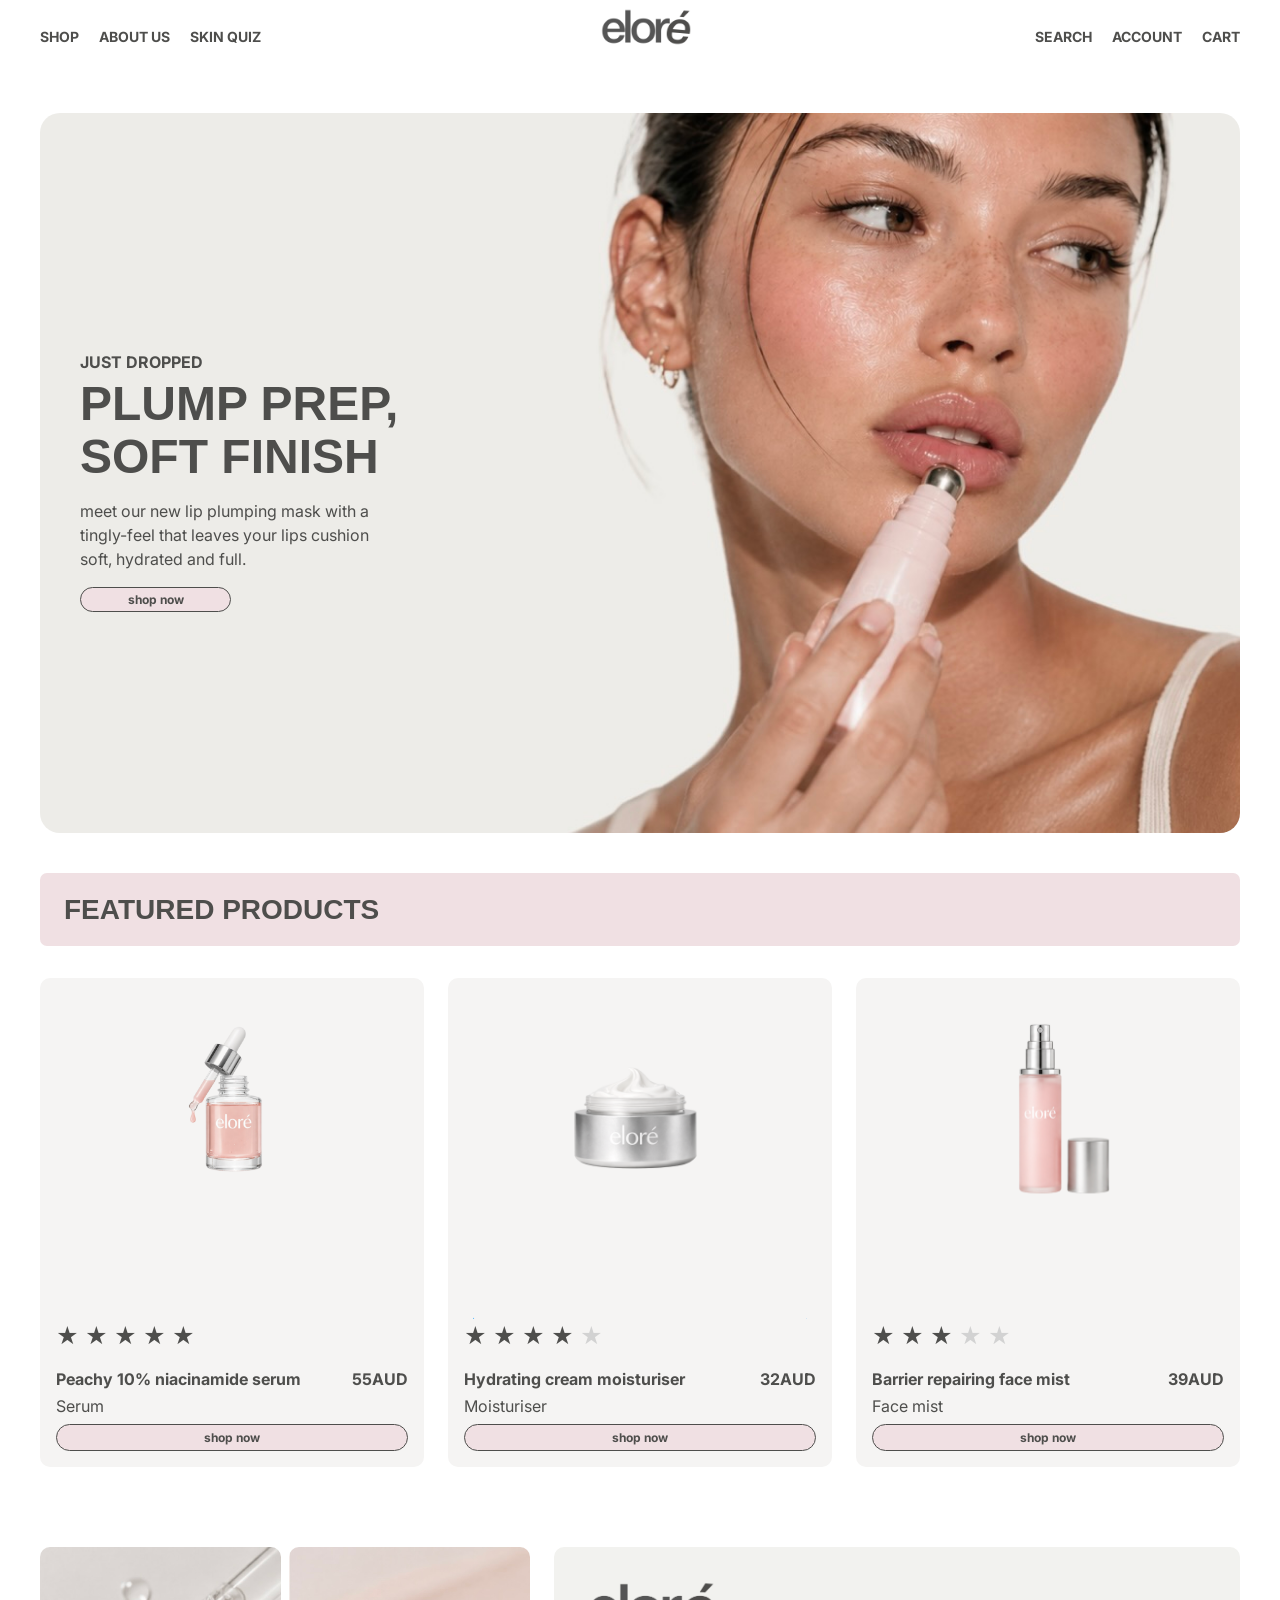
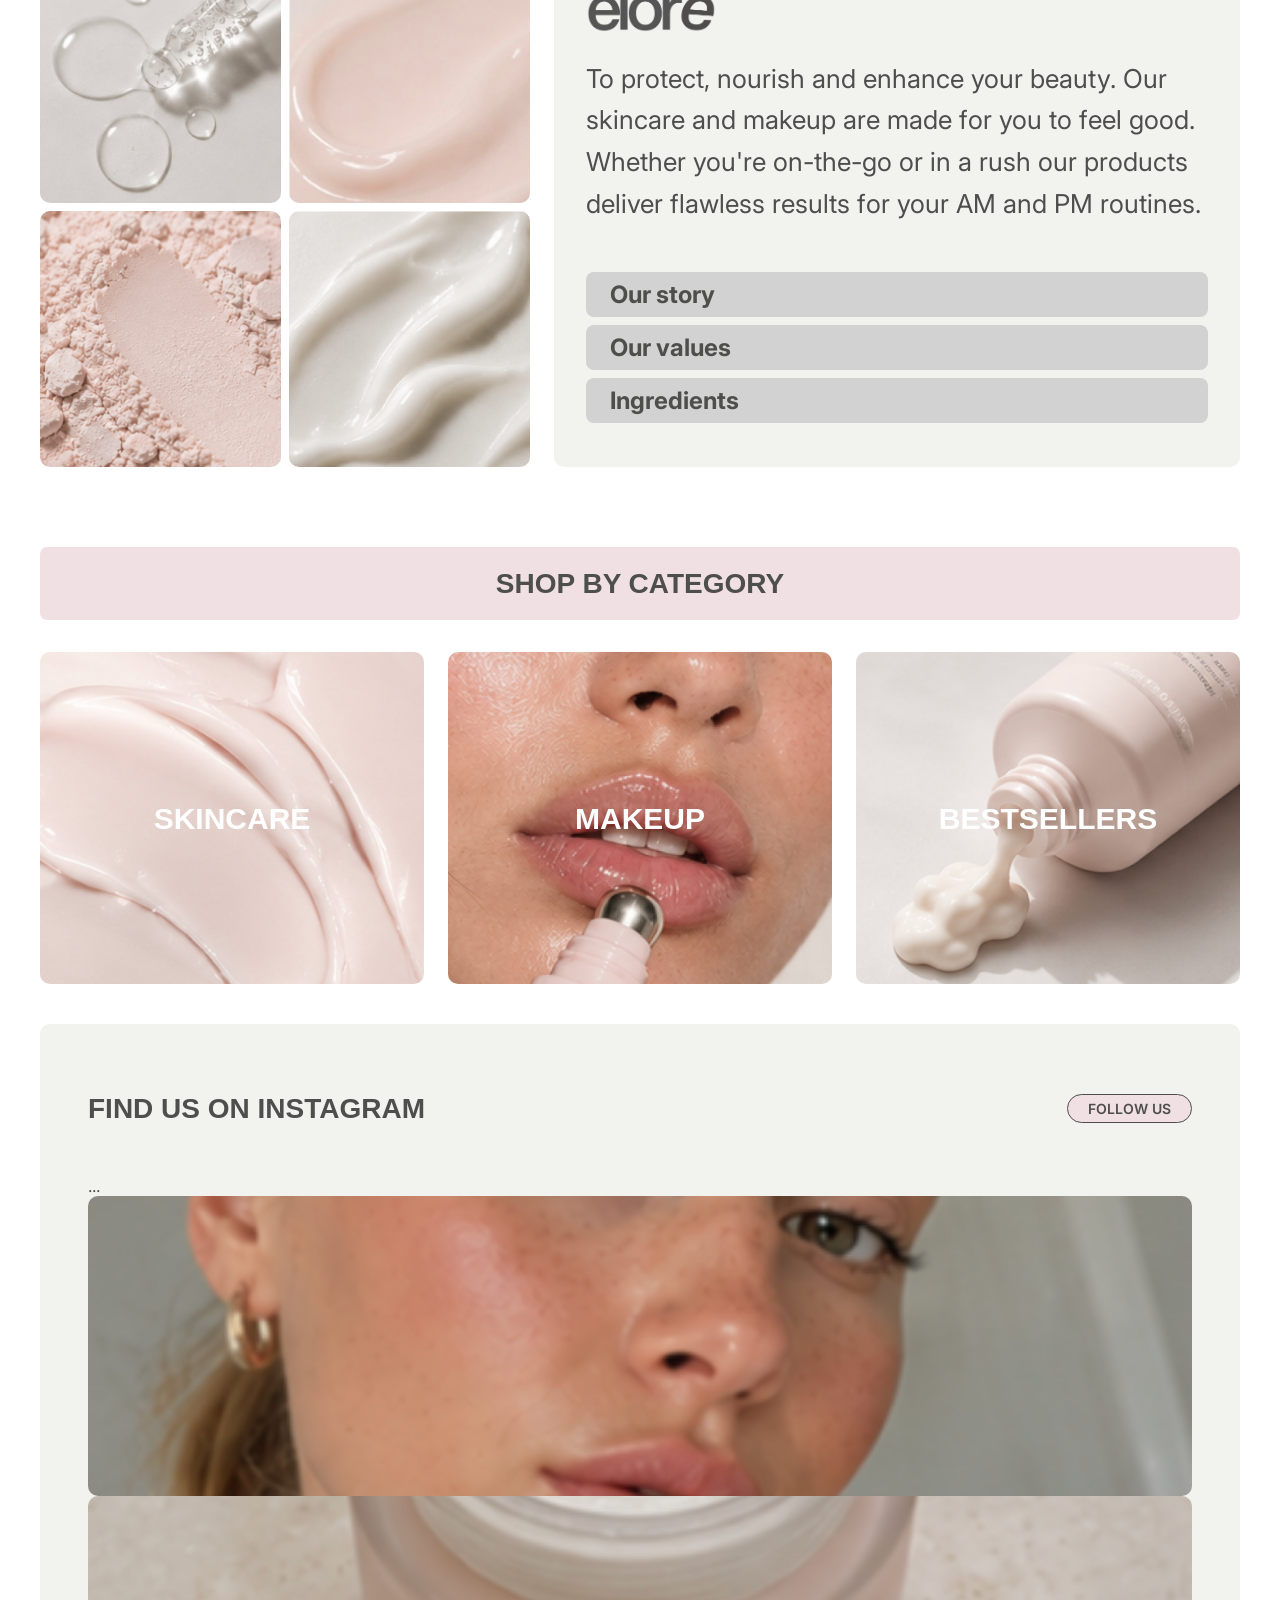
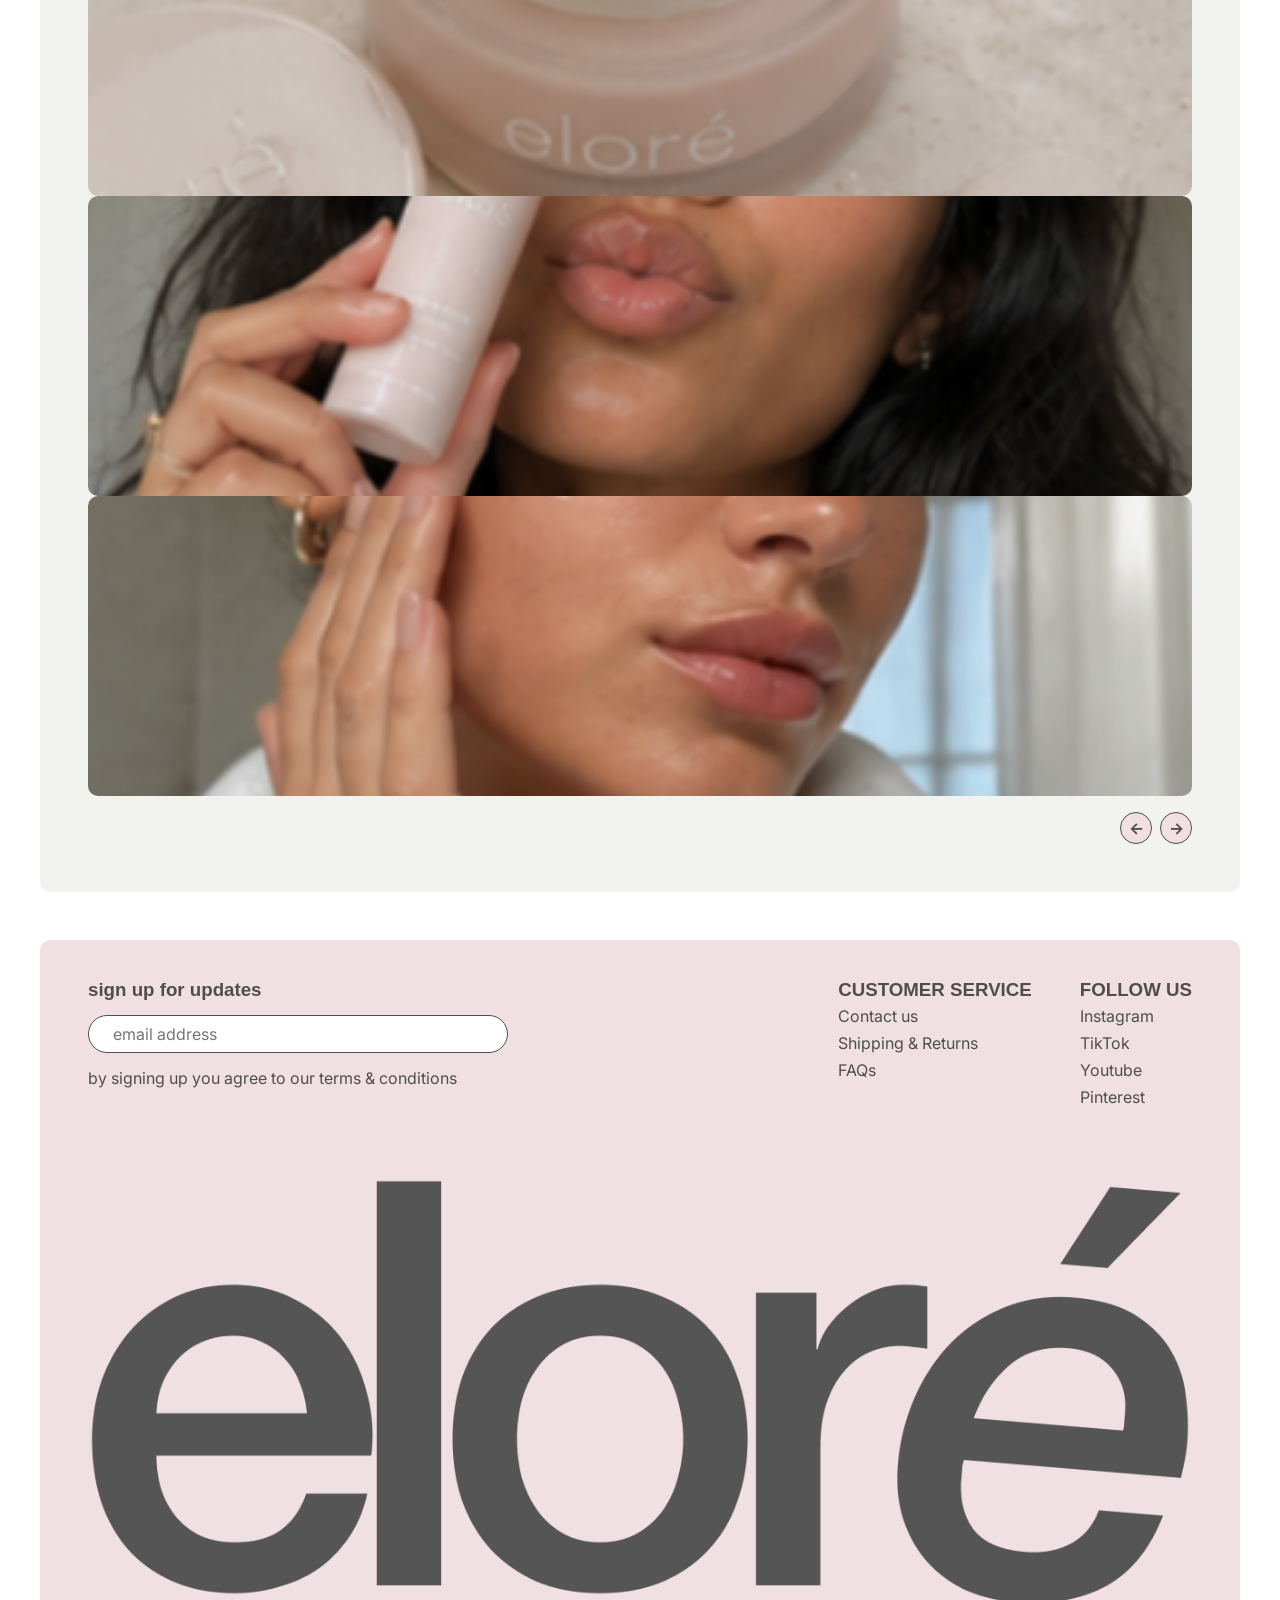
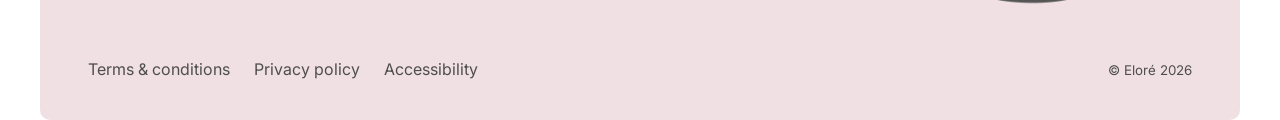
==== commit 1229605c: "Update index.html" ====
--- a/index.html
+++ b/index.html
@@ -220,7 +220,11 @@
       <button type="button">FOLLOW US</button>
     </header>
 
-    <div class="instagram-row">
+   <div class="carousel-wrapper">
+  <div class="instagram-row">
+    ...
+  </div>
+</div>
 
       <figure class="instagram-card">
         <img src="https://emeliesahlstrom.github.io/images/instagram-card-01-desktop.png"
--- a/styles.css
+++ b/styles.css
@@ -282,6 +282,7 @@
 
 .product-card button {
   border: 1px solid #4E4E4C;
+  color: #4E4E4C;
 }
 
 .star-empty {
@@ -1057,6 +1058,59 @@
   width: 100%;
 }
 
+  #brand-statement .brand-layout {
+    display: flex;
+    flex-direction: column;
+  }
+
+  .brand-ingredients-grid img {
+    width: 100%;
+    height: 140px;
+  }
+
+  .brand-card img#brand-heading {
+    width: 80px;
+  }
+
+  .brand-description p {
+    font-size: 14px;
+    line-height: 2.0;
+  }
+
+  .brand-card {
+    gap: var(--space-sm);
+    padding: var(--space-md);
+  }
+
+.brand-actions {
+    margin-top: var(--space-3xl);
+    gap: var(--space-md);
+  }
+
+  .brand-actions button {
+    font-size: 14px;
+    padding: var(--space-xs) var(--space-md);
+  }
+
+  #brand-statement {
+    padding-top: var(--space-md);
+  } 
+
+  #shop-by-category {
+    padding-top: var(--space-md);
+  }
+
+.category-row {
+    display: flex;
+    flex-direction: column;
+  }
+
+  .category-card figure img {
+    width: 100%;
+    height: 300px;
+    object-fit: cover;
+  }
+  
 @media (min-width: 376px) and (max-width: 768px) {
 
   /* GLOBAL */
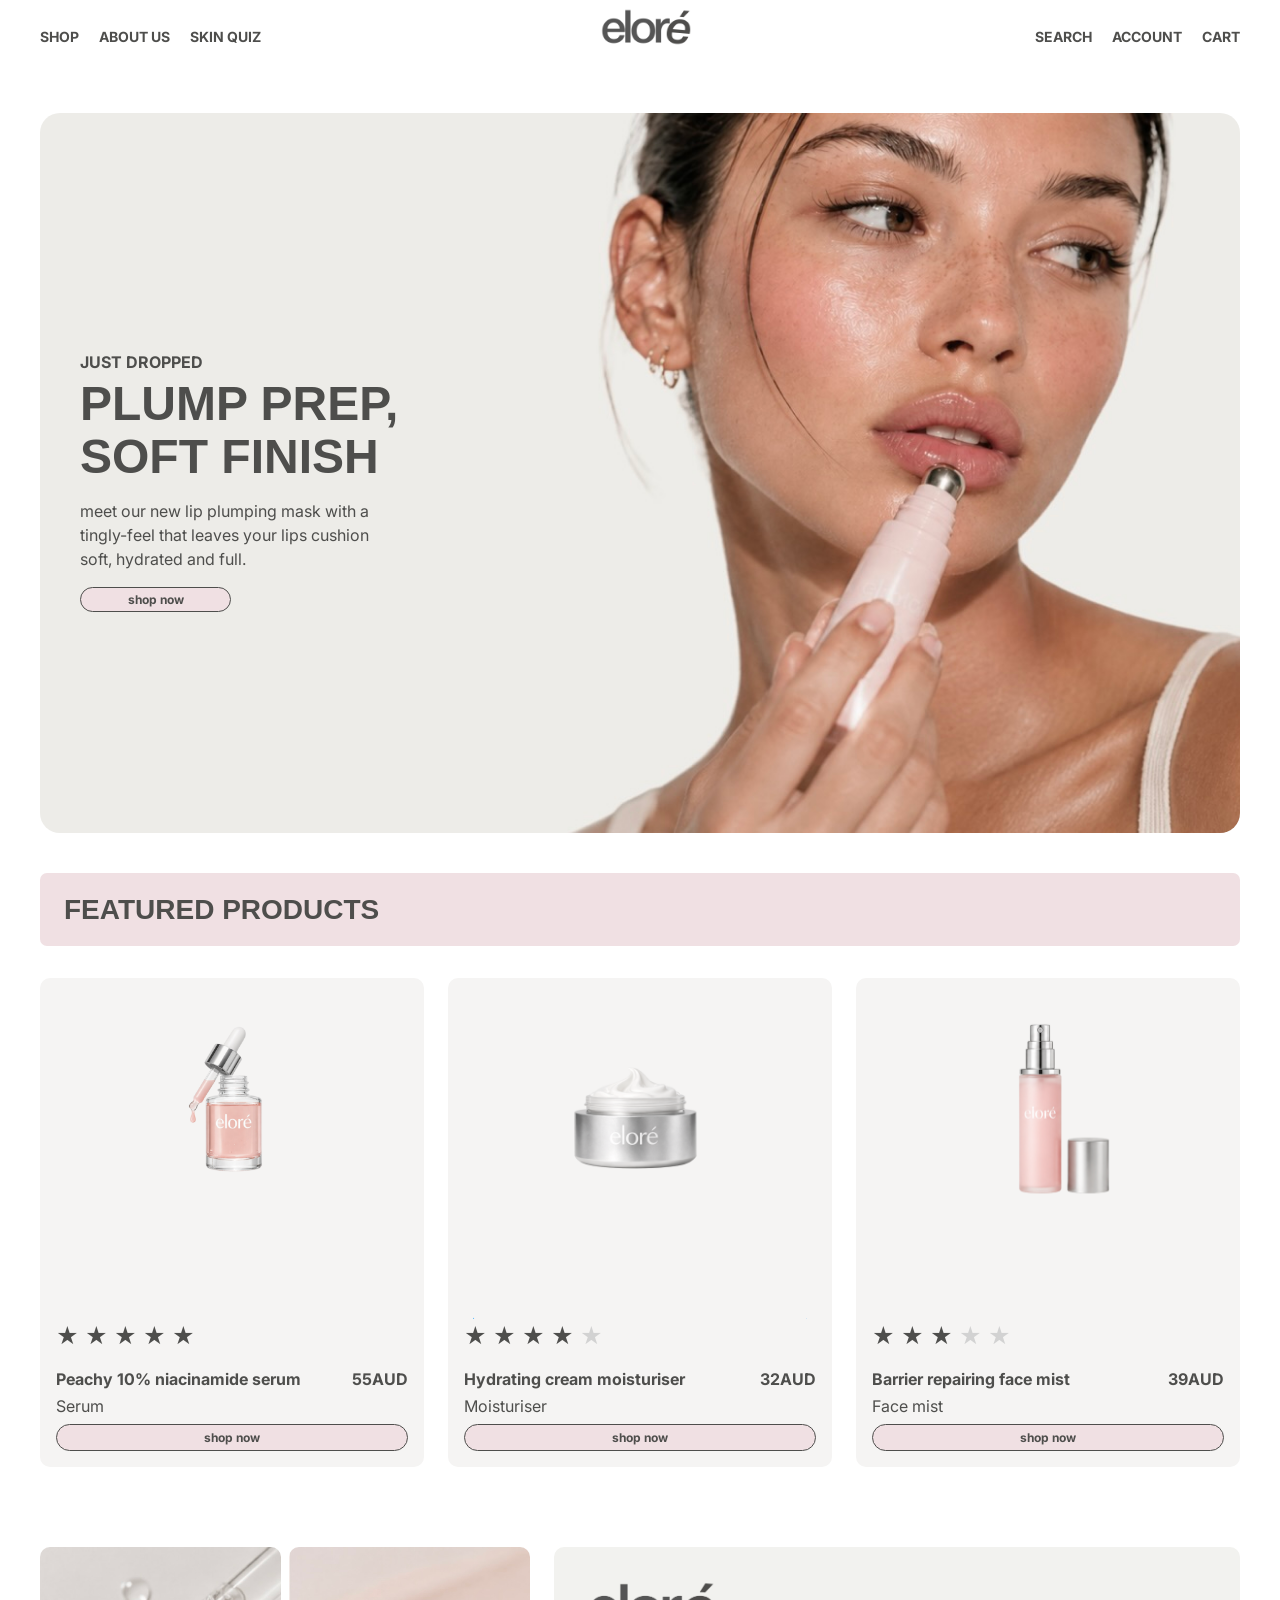
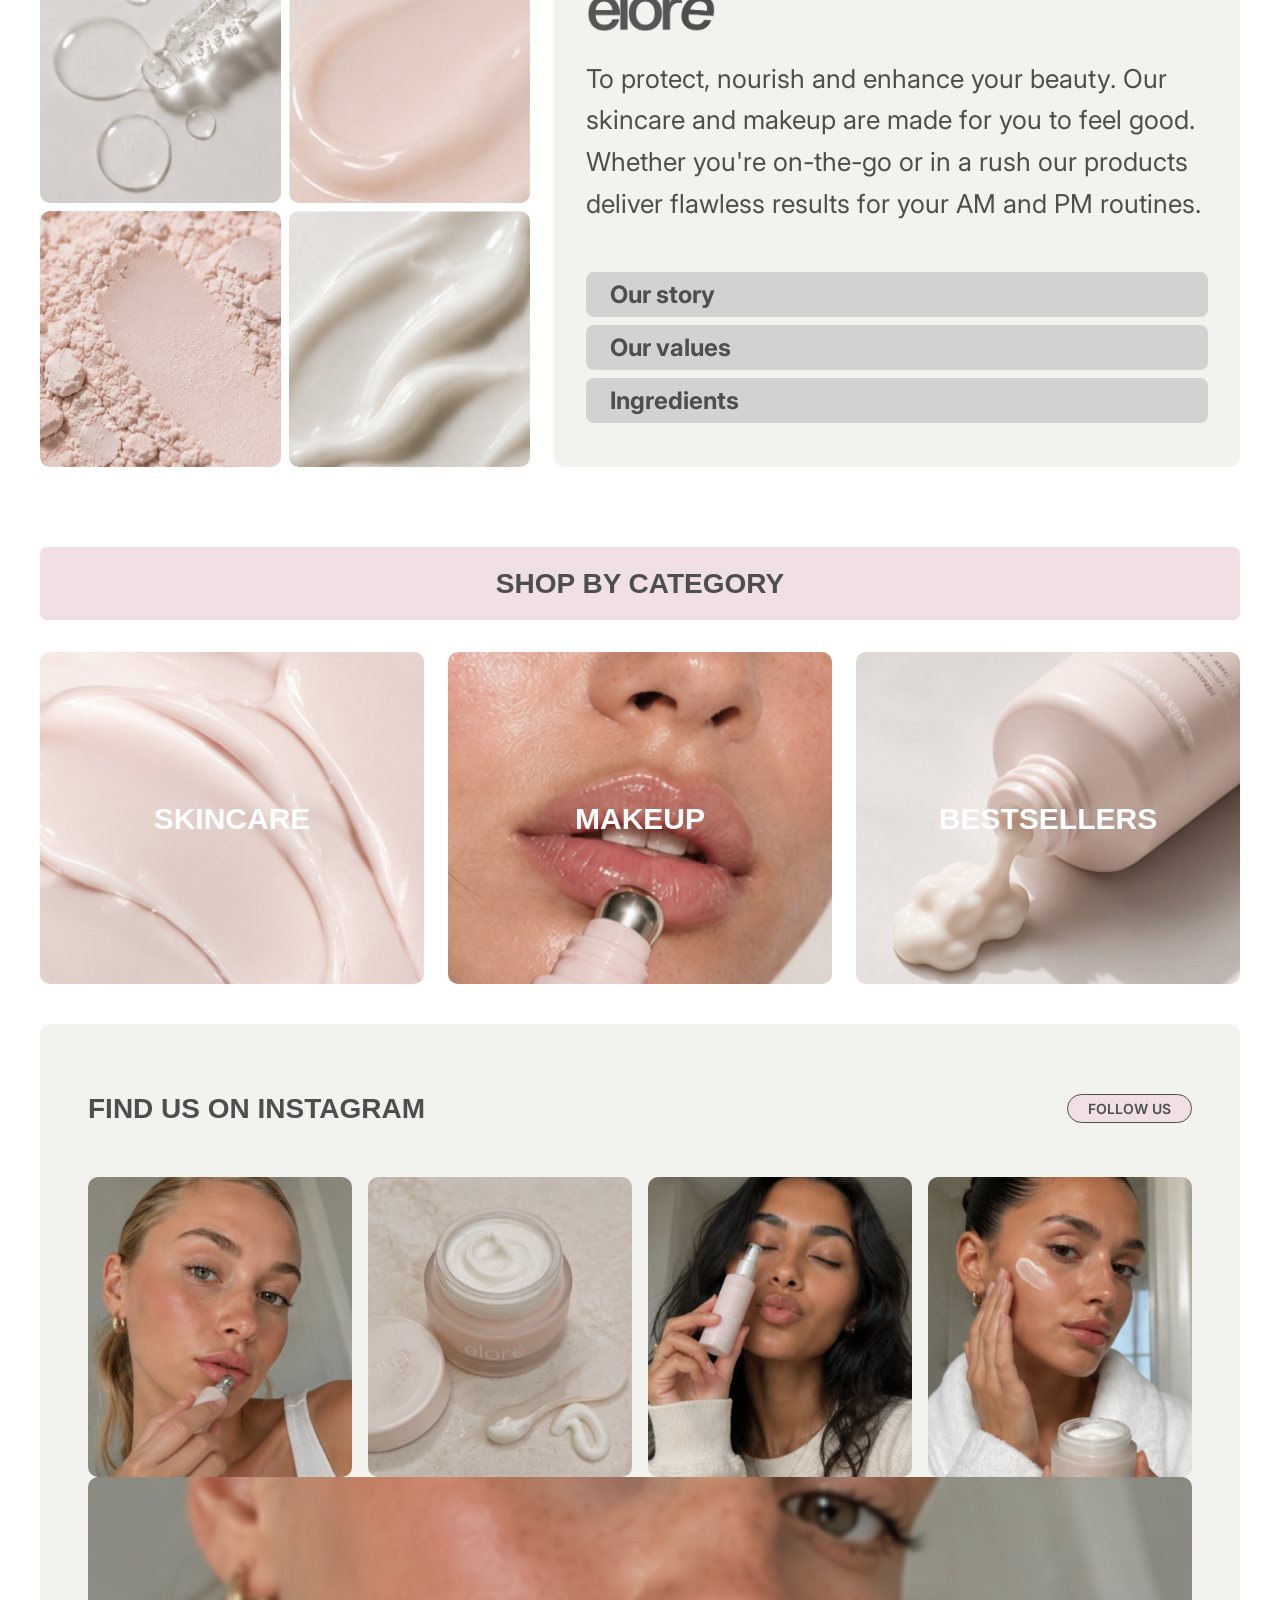
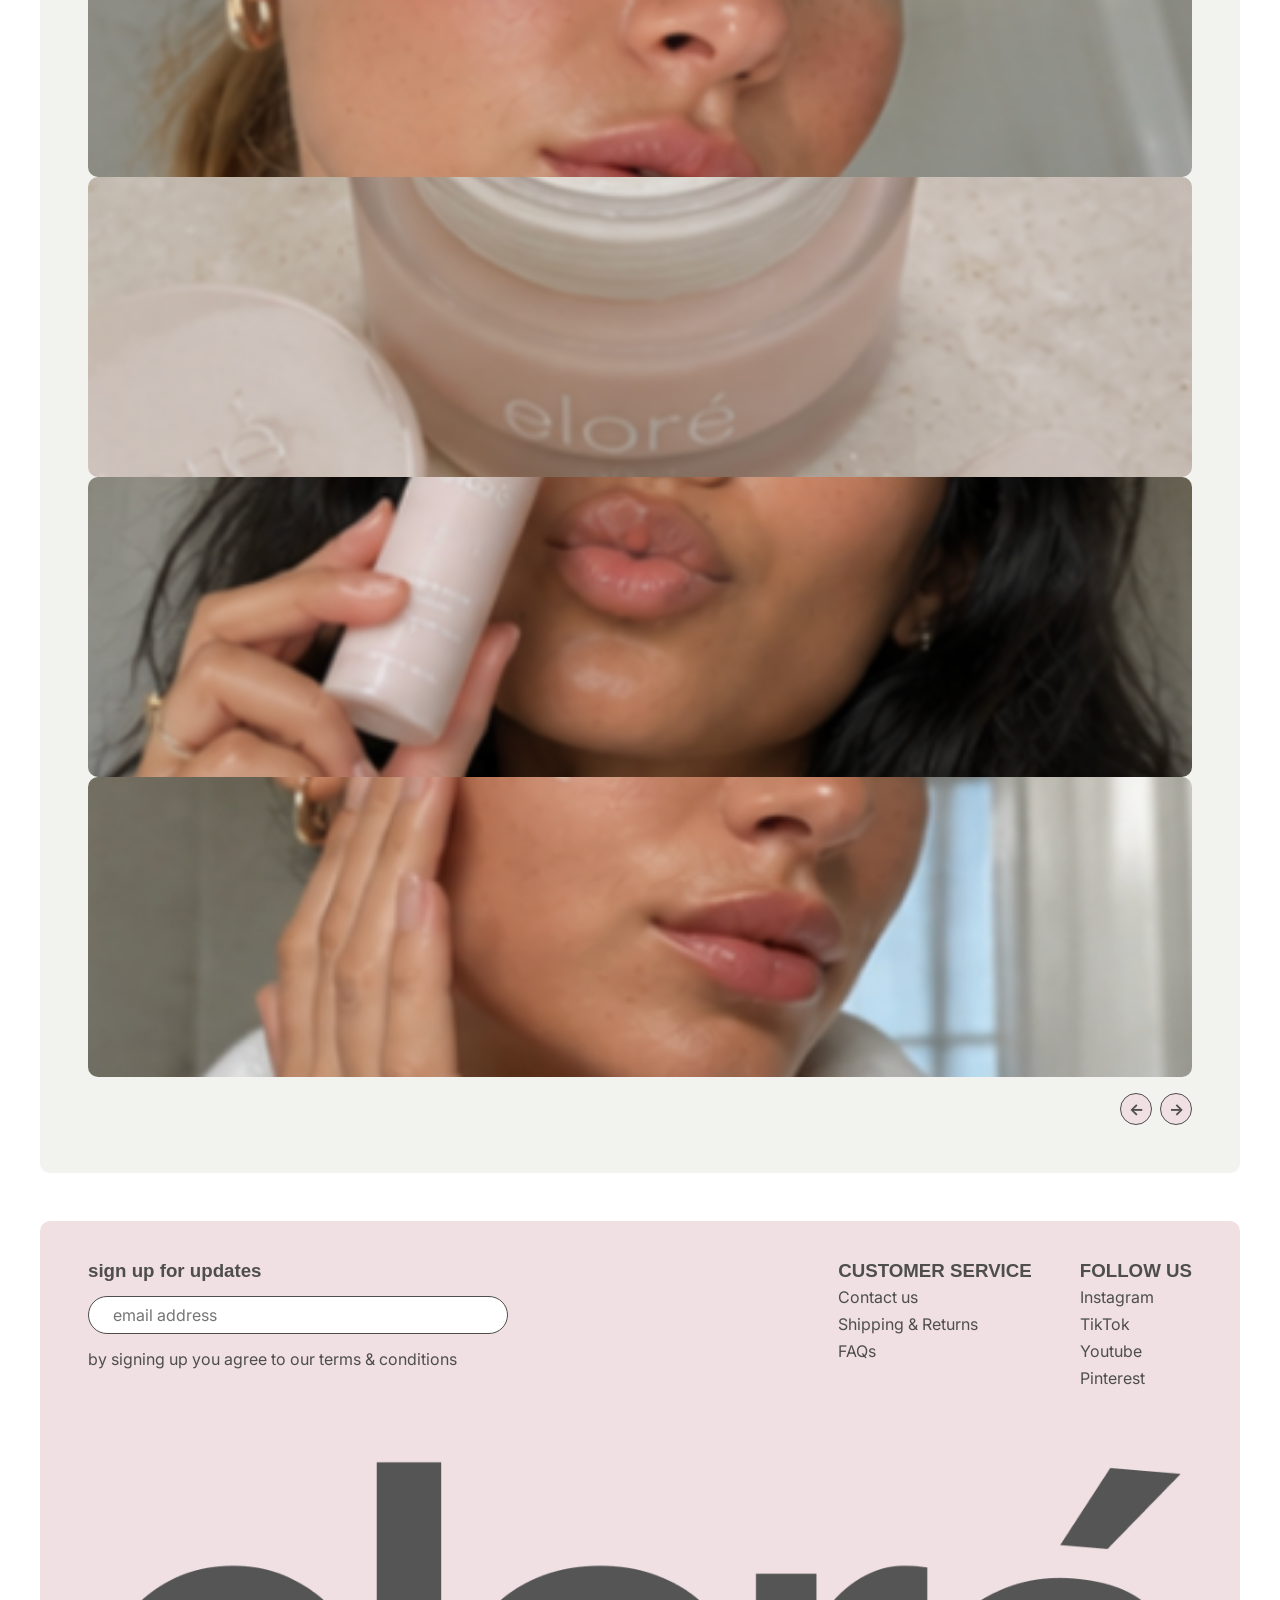
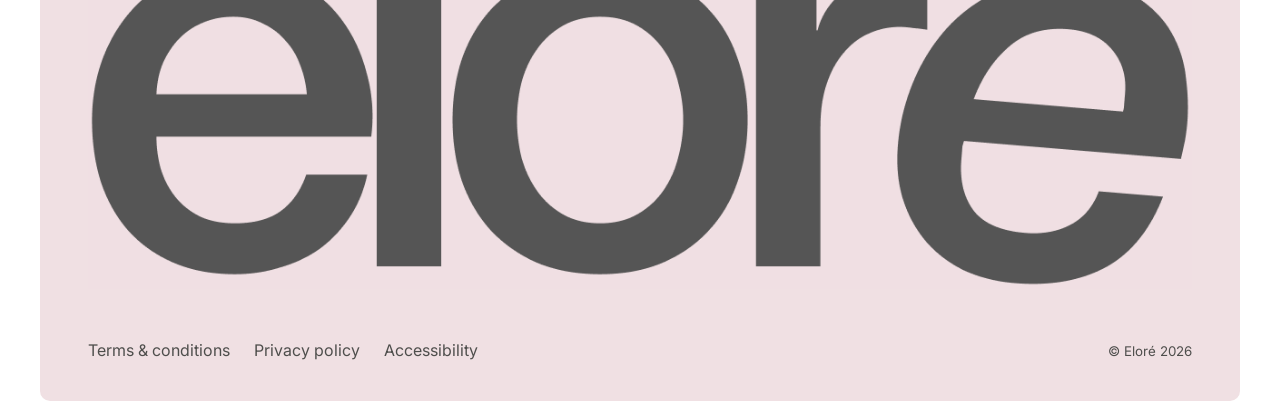
==== commit b5066d31: "Update index.html" ====
--- a/index.html
+++ b/index.html
@@ -220,9 +220,29 @@
       <button type="button">FOLLOW US</button>
     </header>
 
-   <div class="carousel-wrapper">
+ <div class="carousel-wrapper">
   <div class="instagram-row">
-    ...
+
+    <figure class="instagram-card">
+      <img src="https://emeliesahlstrom.github.io/images/instagram-card-01-desktop.png"
+           alt="Eloré product image 1">
+    </figure>
+
+    <figure class="instagram-card">
+      <img src="https://emeliesahlstrom.github.io/images/instagram-card-02-desktop.png"
+           alt="Eloré product image 2">
+    </figure>
+
+    <figure class="instagram-card">
+      <img src="https://emeliesahlstrom.github.io/images/instagram-card-03-desktop.png"
+           alt="Eloré lifestyle image 1">
+    </figure>
+
+    <figure class="instagram-card">
+      <img src="https://emeliesahlstrom.github.io/images/instagram-card-04-desktop.png"
+           alt="Eloré lifestyle image 2">
+    </figure>
+
   </div>
 </div>
 
--- a/styles.css
+++ b/styles.css
@@ -1110,6 +1110,36 @@
     height: 300px;
     object-fit: cover;
   }
+
+#instagram .section-header h2 {
+    font-size: 18px;
+  }
+
+  #instagram .section-header button {
+    font-size: 12px;
+    padding: var(--space-xs) var(--space-md);
+  }
+
+  .instagram-controls {
+    display: none;
+  }
+
+  #instagram .instagram-row {
+    display: flex;
+    overflow-x: auto;
+    scroll-snap-type: x mandatory;
+    gap: var(--space-sm);
+    -webkit-overflow-scrolling: touch;
+  }
+
+  #instagram .instagram-card {
+    flex: 0 0 calc(50% - var(--space-sm) / 2);
+    scroll-snap-align: start;
+  }
+
+  #instagram .instagram-card img {
+    height: 220px;
+  }
   
 @media (min-width: 376px) and (max-width: 768px) {
 
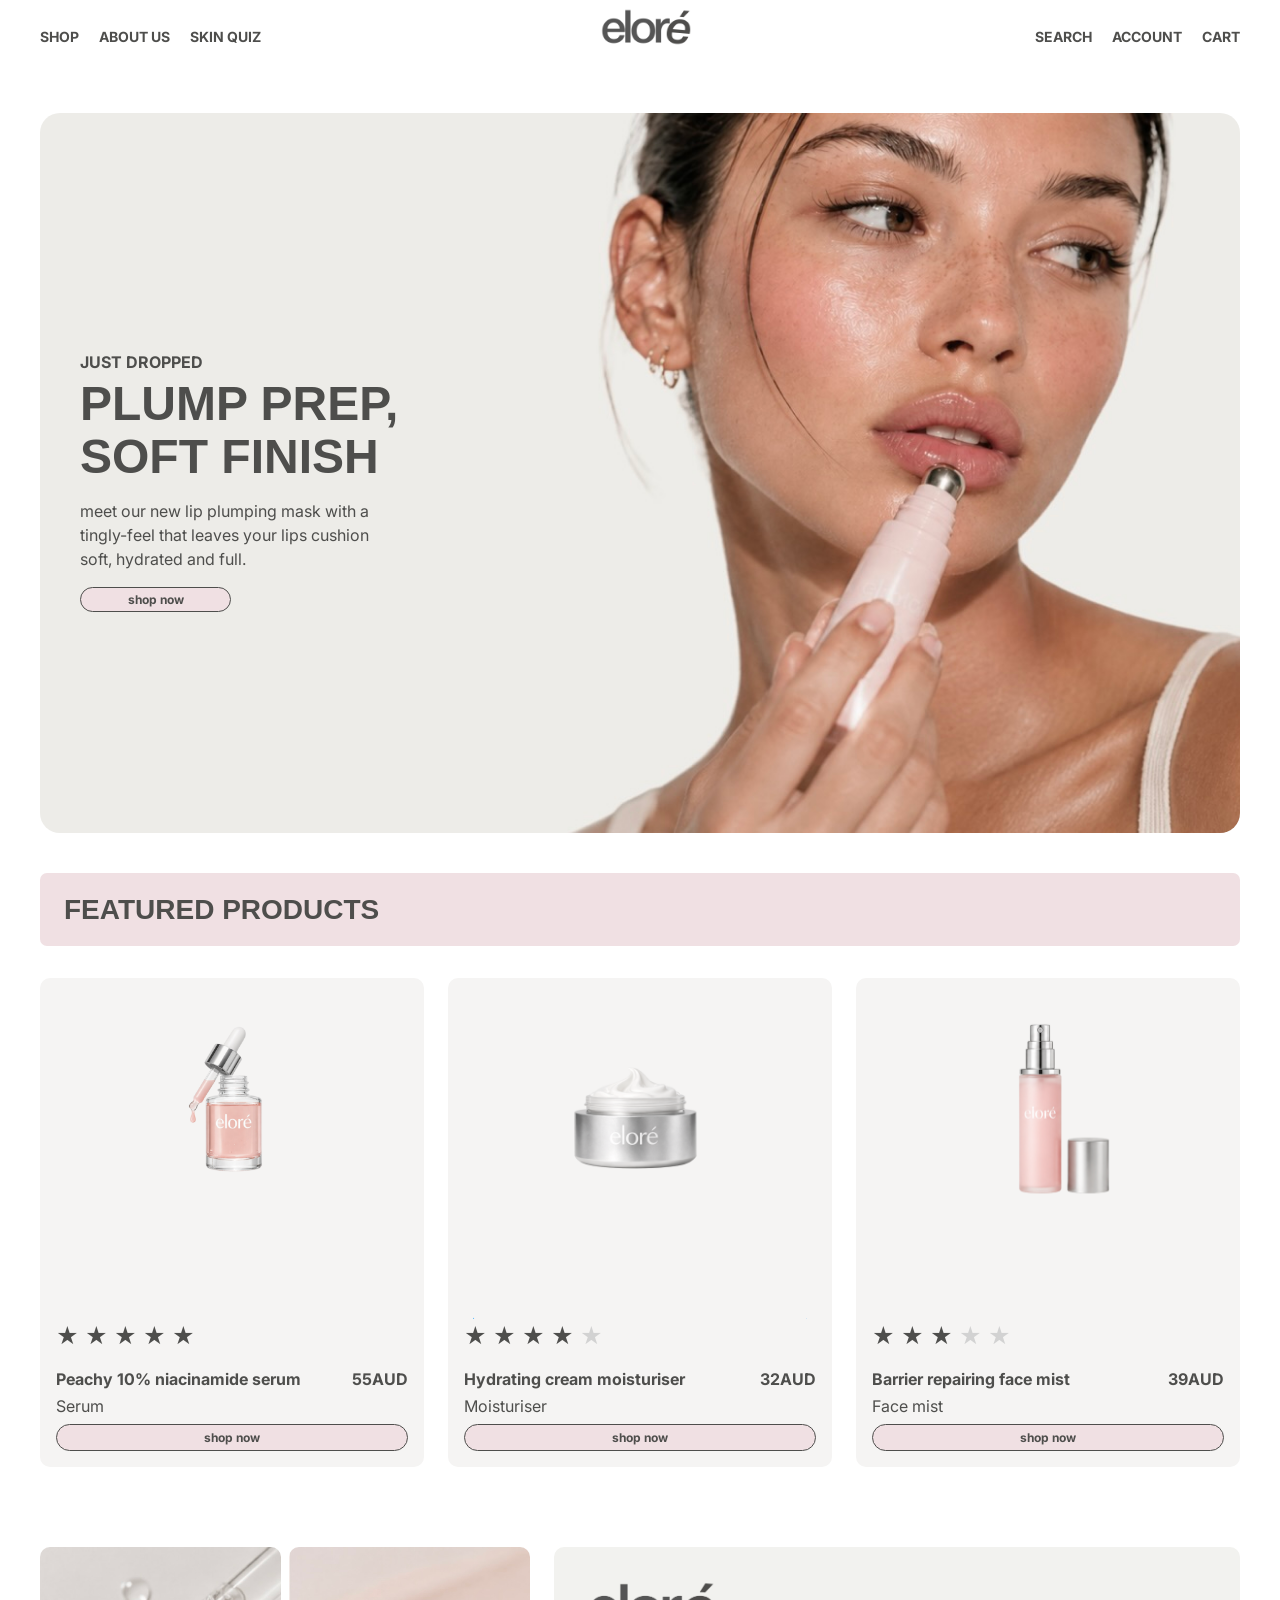
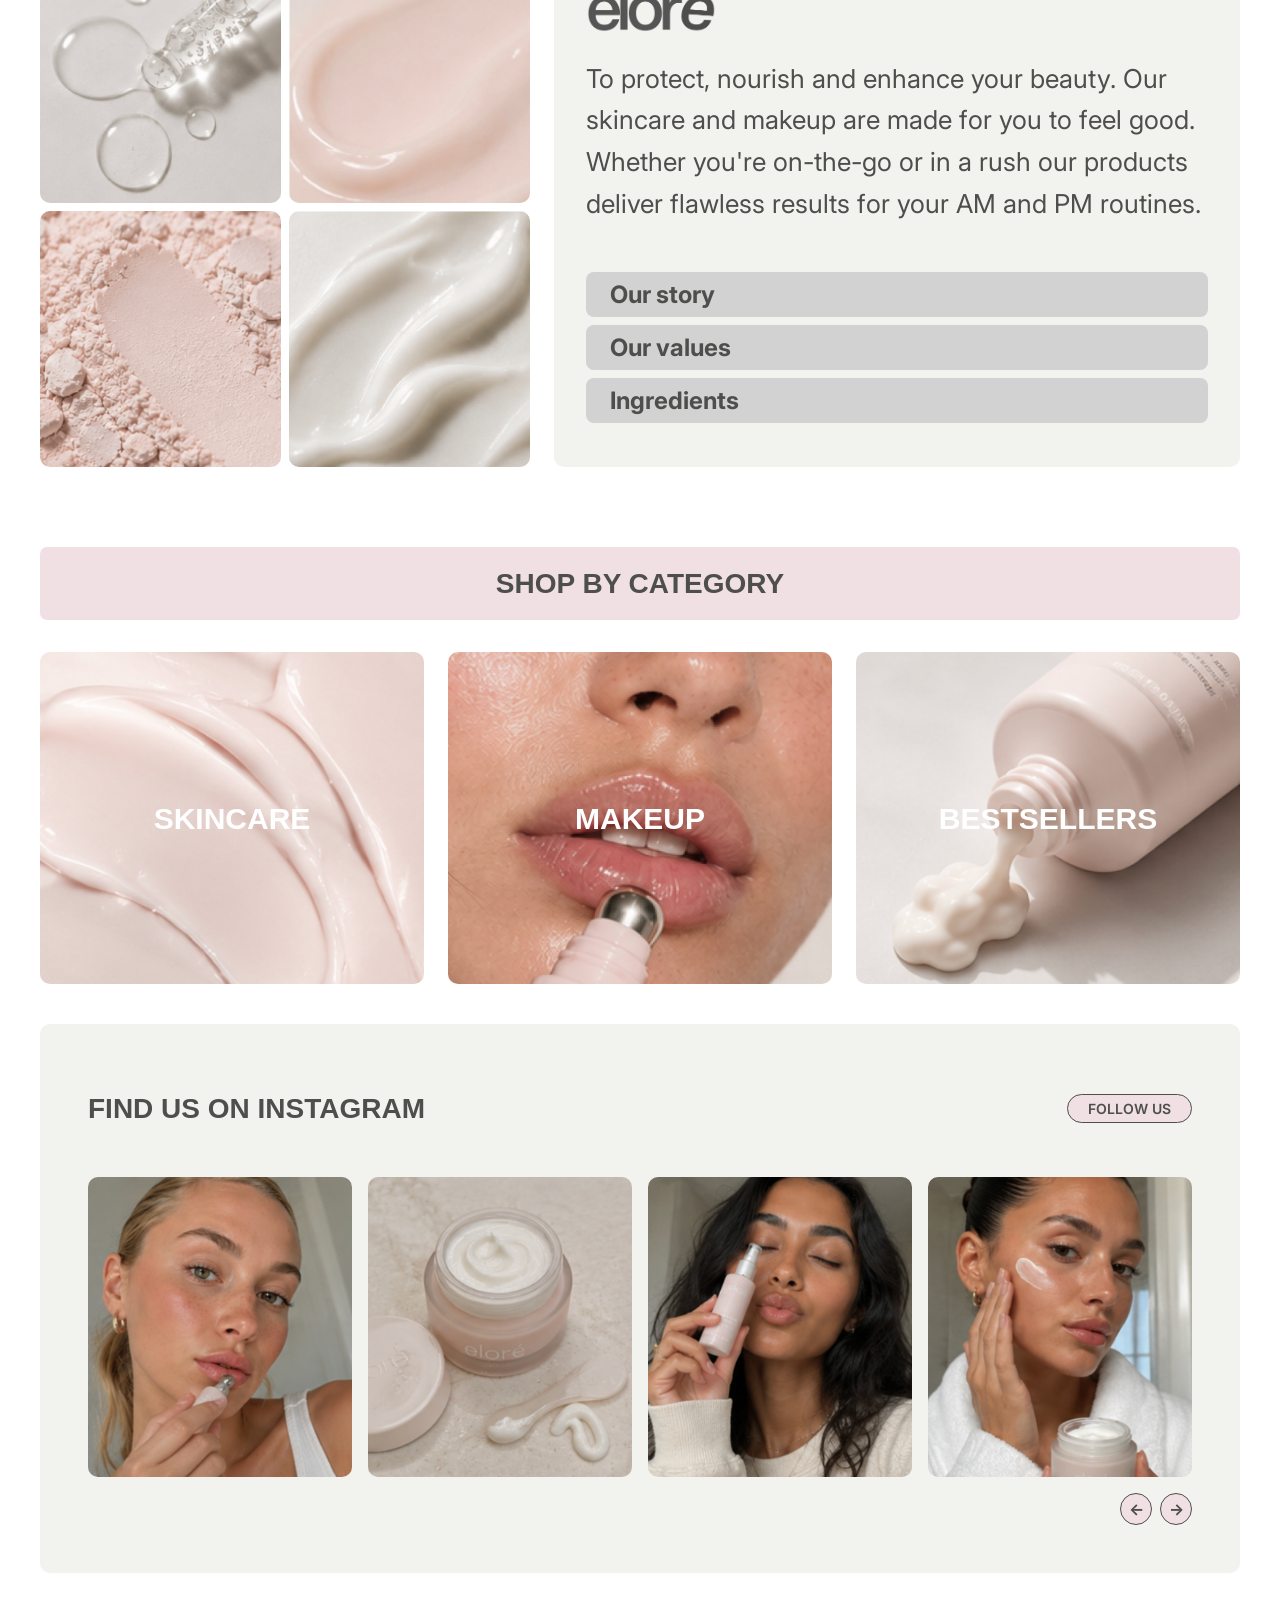
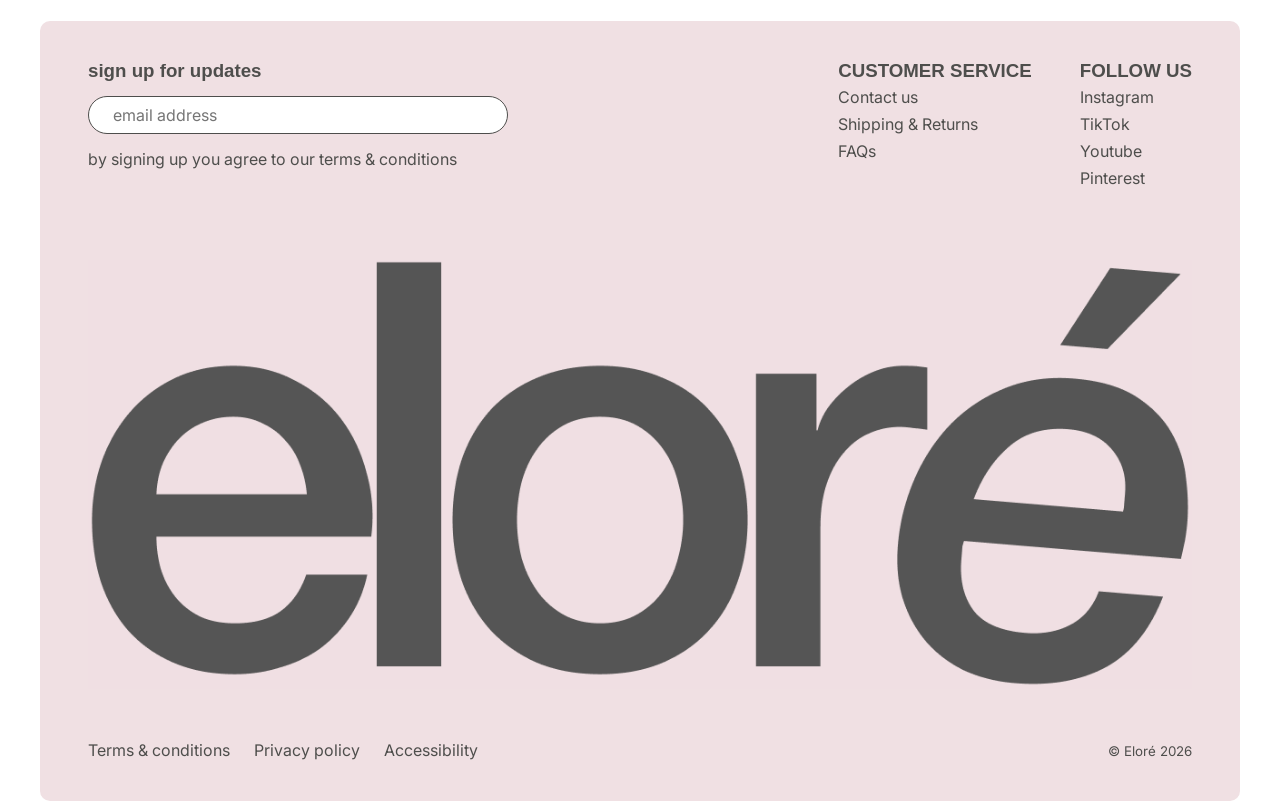
==== commit 58a64fb5: "Update index.html" ====
--- a/index.html
+++ b/index.html
@@ -213,61 +213,32 @@
     </div>
   </section>
 
-  <!-- 6. Find us on Instagram section -->
+<!-- 6. Find us on Instagram section -->
   <section id="instagram" aria-labelledby="instagram-heading">
     <header class="section-header">
       <h2 id="instagram-heading">FIND US ON INSTAGRAM</h2>
       <button type="button">FOLLOW US</button>
     </header>
-
- <div class="carousel-wrapper">
-  <div class="instagram-row">
-
-    <figure class="instagram-card">
-      <img src="https://emeliesahlstrom.github.io/images/instagram-card-01-desktop.png"
-           alt="Eloré product image 1">
-    </figure>
-
-    <figure class="instagram-card">
-      <img src="https://emeliesahlstrom.github.io/images/instagram-card-02-desktop.png"
-           alt="Eloré product image 2">
-    </figure>
-
-    <figure class="instagram-card">
-      <img src="https://emeliesahlstrom.github.io/images/instagram-card-03-desktop.png"
-           alt="Eloré lifestyle image 1">
-    </figure>
-
-    <figure class="instagram-card">
-      <img src="https://emeliesahlstrom.github.io/images/instagram-card-04-desktop.png"
-           alt="Eloré lifestyle image 2">
-    </figure>
-
-  </div>
-</div>
-
-      <figure class="instagram-card">
-        <img src="https://emeliesahlstrom.github.io/images/instagram-card-01-desktop.png"
-             alt="Eloré product image 1">
-      </figure>
-
-      <figure class="instagram-card">
-        <img src="https://emeliesahlstrom.github.io/images/instagram-card-02-desktop.png"
-             alt="Eloré product image 2">
-      </figure>
-
-      <figure class="instagram-card">
-        <img src="https://emeliesahlstrom.github.io/images/instagram-card-03-desktop.png"
-             alt="Eloré lifestyle image 1">
-      </figure>
-
-      <figure class="instagram-card">
-        <img src="https://emeliesahlstrom.github.io/images/instagram-card-04-desktop.png"
-             alt="Eloré lifestyle image 2">
-      </figure>
-
-    </div>
-
+    <div class="carousel-wrapper no-fade">
+      <div class="instagram-row">
+        <figure class="instagram-card">
+          <img src="https://emeliesahlstrom.github.io/images/instagram-card-01-desktop.png"
+               alt="Eloré product image 1">
+        </figure>
+        <figure class="instagram-card">
+          <img src="https://emeliesahlstrom.github.io/images/instagram-card-02-desktop.png"
+               alt="Eloré product image 2">
+        </figure>
+        <figure class="instagram-card">
+          <img src="https://emeliesahlstrom.github.io/images/instagram-card-03-desktop.png"
+               alt="Eloré lifestyle image 1">
+        </figure>
+        <figure class="instagram-card">
+          <img src="https://emeliesahlstrom.github.io/images/instagram-card-04-desktop.png"
+               alt="Eloré lifestyle image 2">
+        </figure>
+      </div>
+    </div>
     <div class="instagram-controls">
       <button type="button" aria-label="Previous Instagram image">&lt;-</button>
       <button type="button" aria-label="Next Instagram image">-&gt;</button>
--- a/styles.css
+++ b/styles.css
@@ -1012,13 +1012,6 @@
     width: 100%;
   }
 
-  /* INSTAGRAM → 2 images */
-  .instagram-row {
-    display: grid;
-    grid-template-columns: repeat(2, 1fr);
-    gap: var(--space-md);
-  }
-
   /* FOOTER */
   footer {
     padding: 16px;
@@ -1139,6 +1132,10 @@
 
   #instagram .instagram-card img {
     height: 220px;
+  }
+
+.carousel-wrapper.no-fade::after {
+    display: none;
   }
   
 @media (min-width: 376px) and (max-width: 768px) {
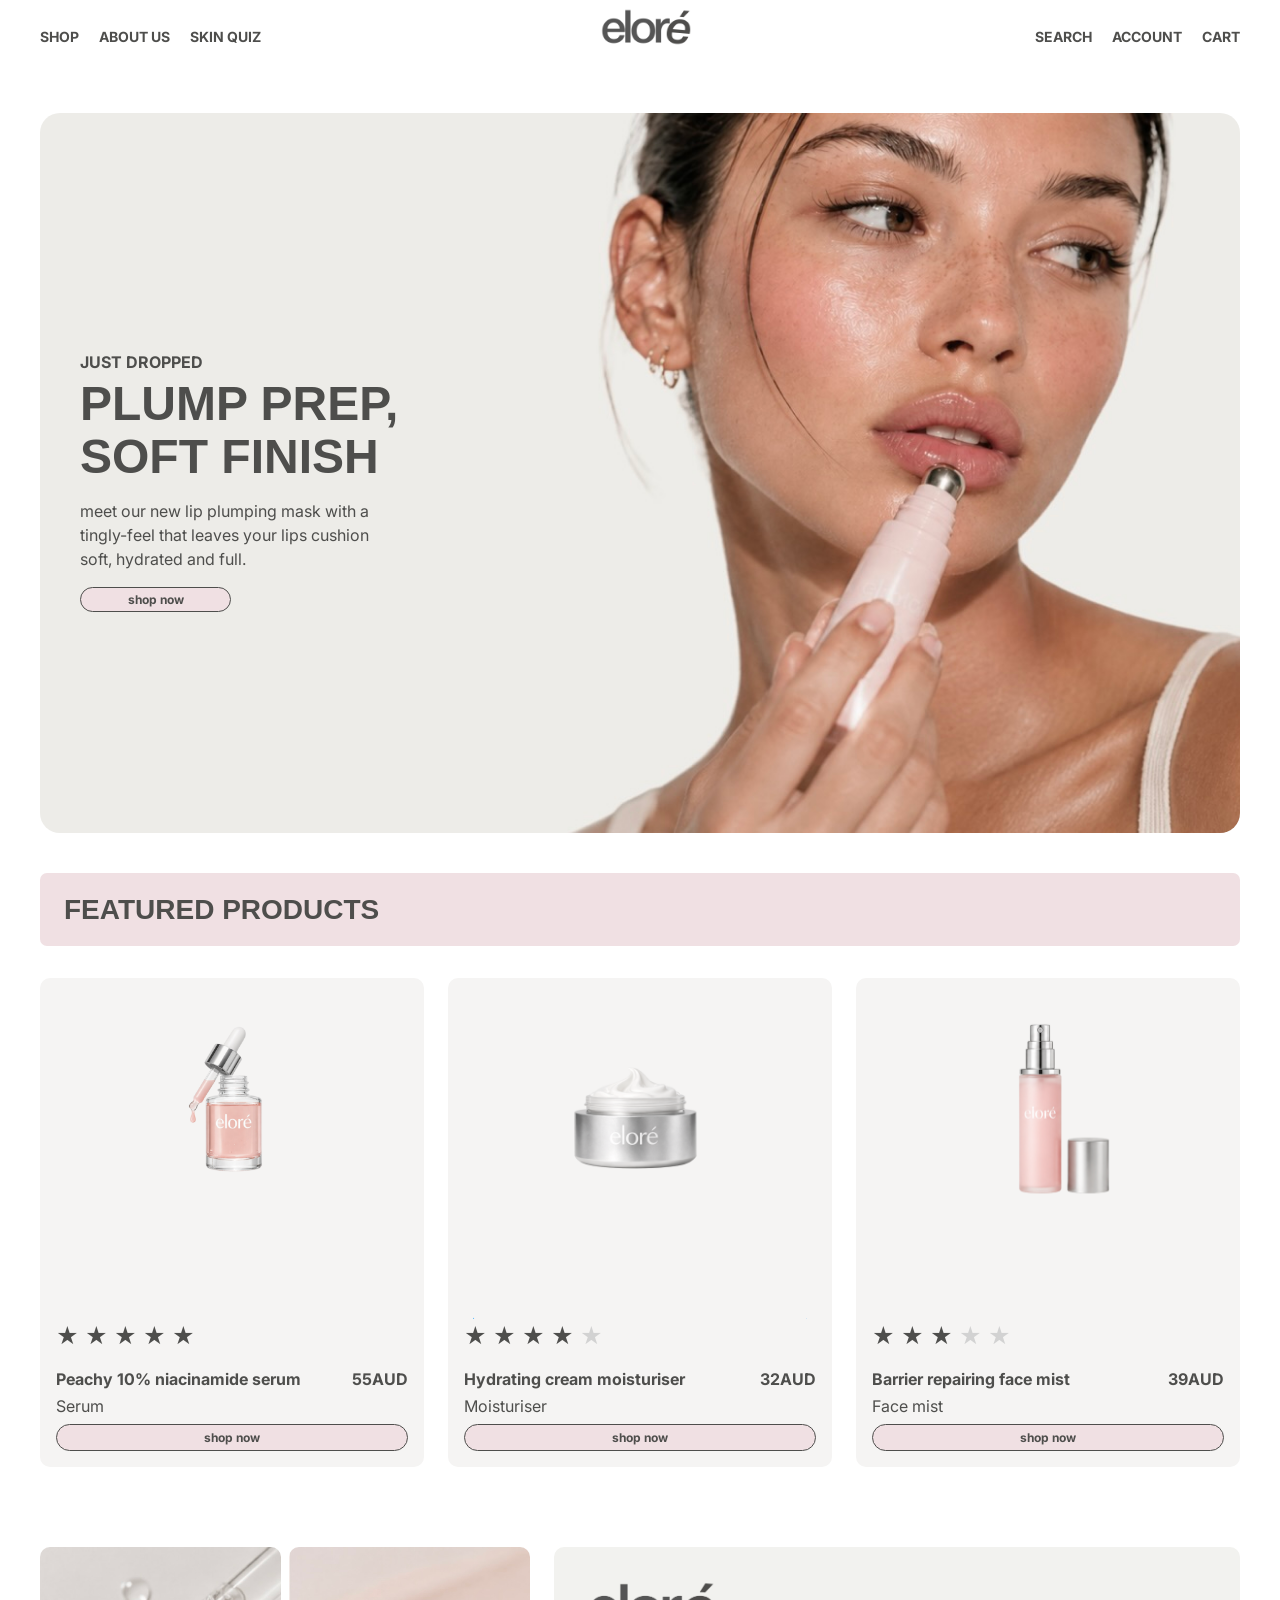
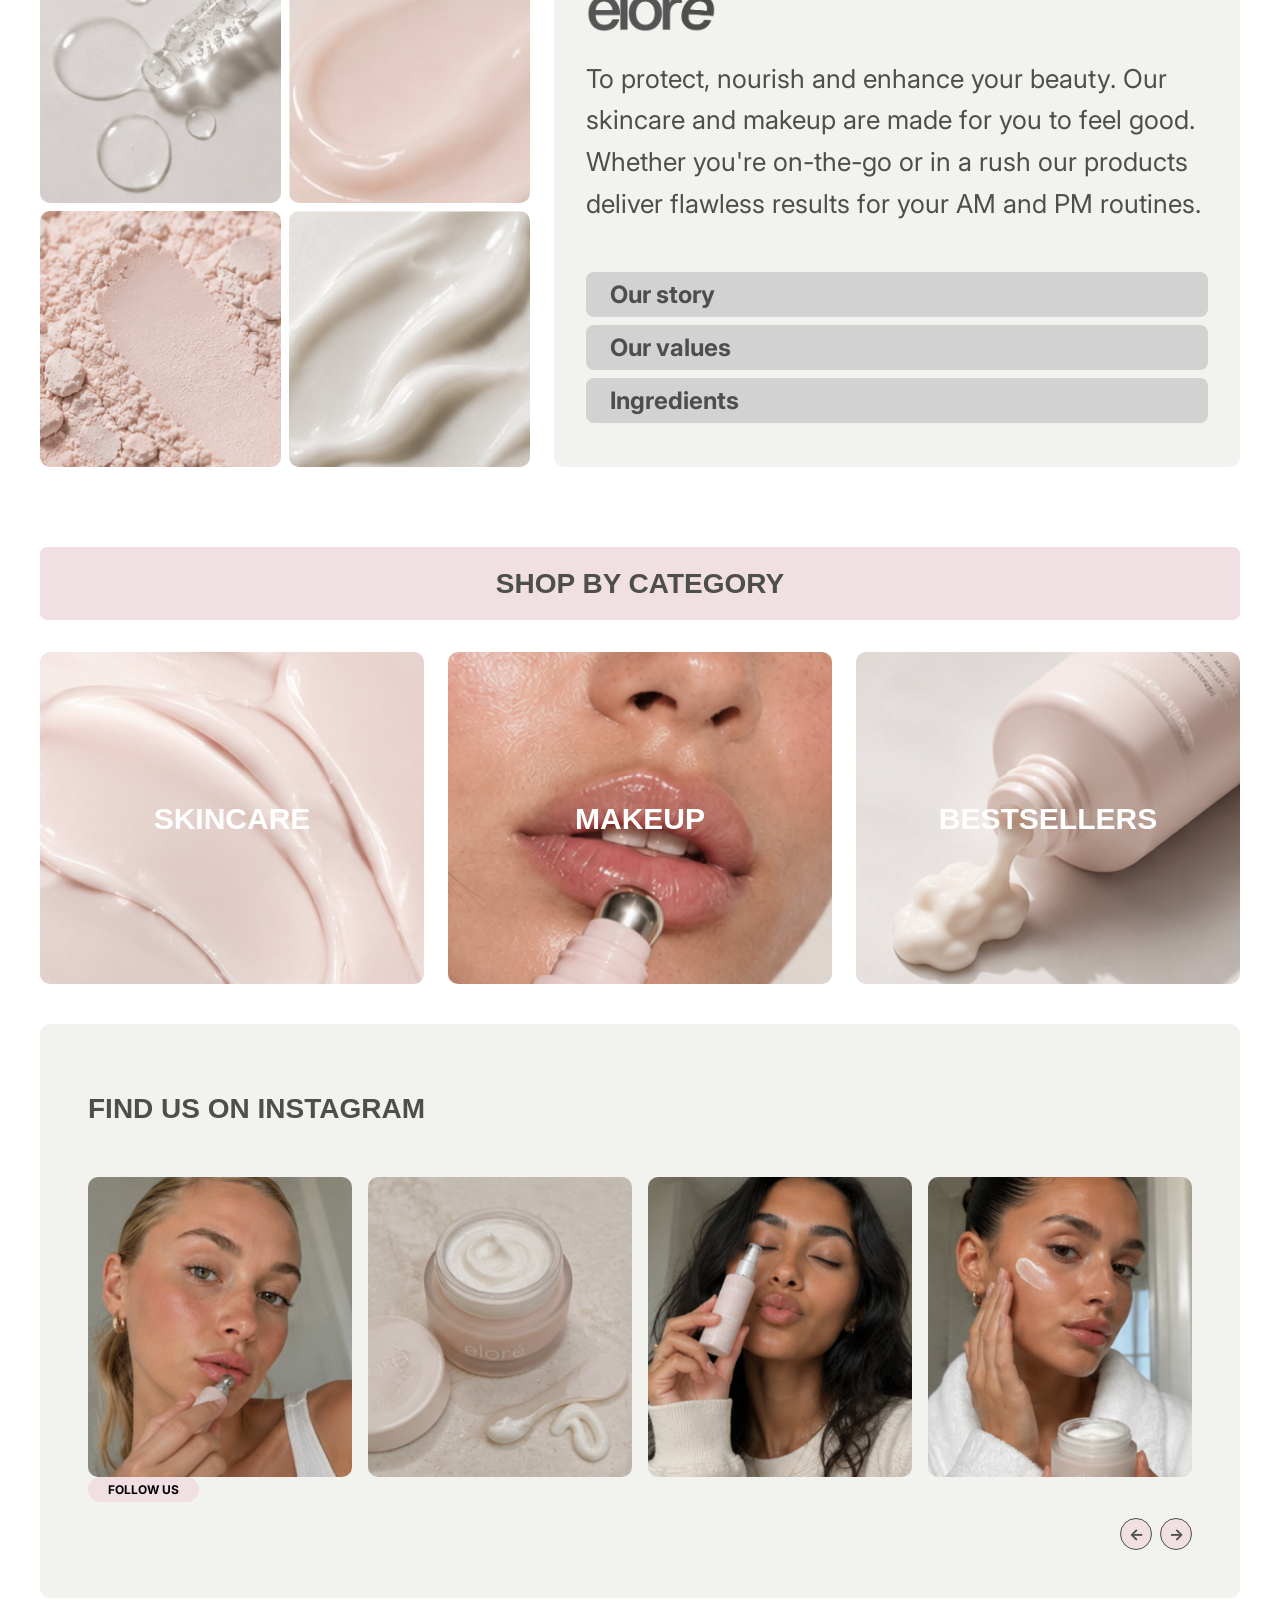
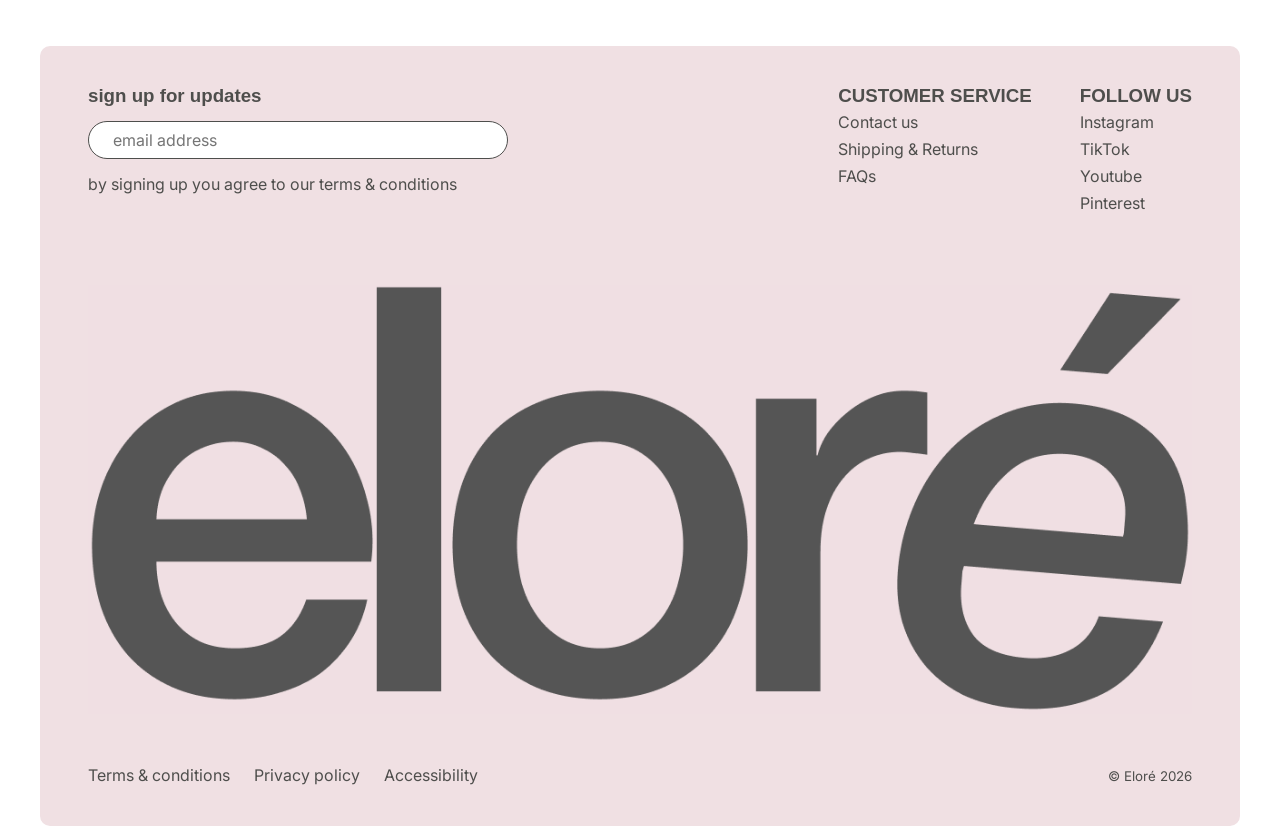
==== commit eb39929d: "Update index.html" ====
--- a/index.html
+++ b/index.html
@@ -215,9 +215,8 @@
 
 <!-- 6. Find us on Instagram section -->
   <section id="instagram" aria-labelledby="instagram-heading">
-    <header class="section-header">
+   <header class="section-header">
       <h2 id="instagram-heading">FIND US ON INSTAGRAM</h2>
-      <button type="button">FOLLOW US</button>
     </header>
     <div class="carousel-wrapper no-fade">
       <div class="instagram-row">
@@ -239,6 +238,10 @@
         </figure>
       </div>
     </div>
+    <div class="instagram-follow">
+      <button type="button">FOLLOW US</button>
+    </div>
+    
     <div class="instagram-controls">
       <button type="button" aria-label="Previous Instagram image">&lt;-</button>
       <button type="button" aria-label="Next Instagram image">-&gt;</button>
--- a/styles.css
+++ b/styles.css
@@ -1104,13 +1104,19 @@
     object-fit: cover;
   }
 
-#instagram .section-header h2 {
-    font-size: 18px;
+#instagram .section-header {
+    padding: var(--space-xs) var(--space-sm);
+  }
+
+  #instagram .section-header h2 {
+    font-size: 15px;
+    white-space: nowrap;
   }
 
   #instagram .section-header button {
-    font-size: 12px;
-    padding: var(--space-xs) var(--space-md);
+    font-size: 11px;
+    padding: var(--space-xs) var(--space-sm);
+    white-space: nowrap;
   }
 
   .instagram-controls {
@@ -1131,7 +1137,9 @@
   }
 
   #instagram .instagram-card img {
-    height: 220px;
+    aspect-ratio: 1 / 1;
+    height: auto;
+    width: 100%;
   }
 
 .carousel-wrapper.no-fade::after {
